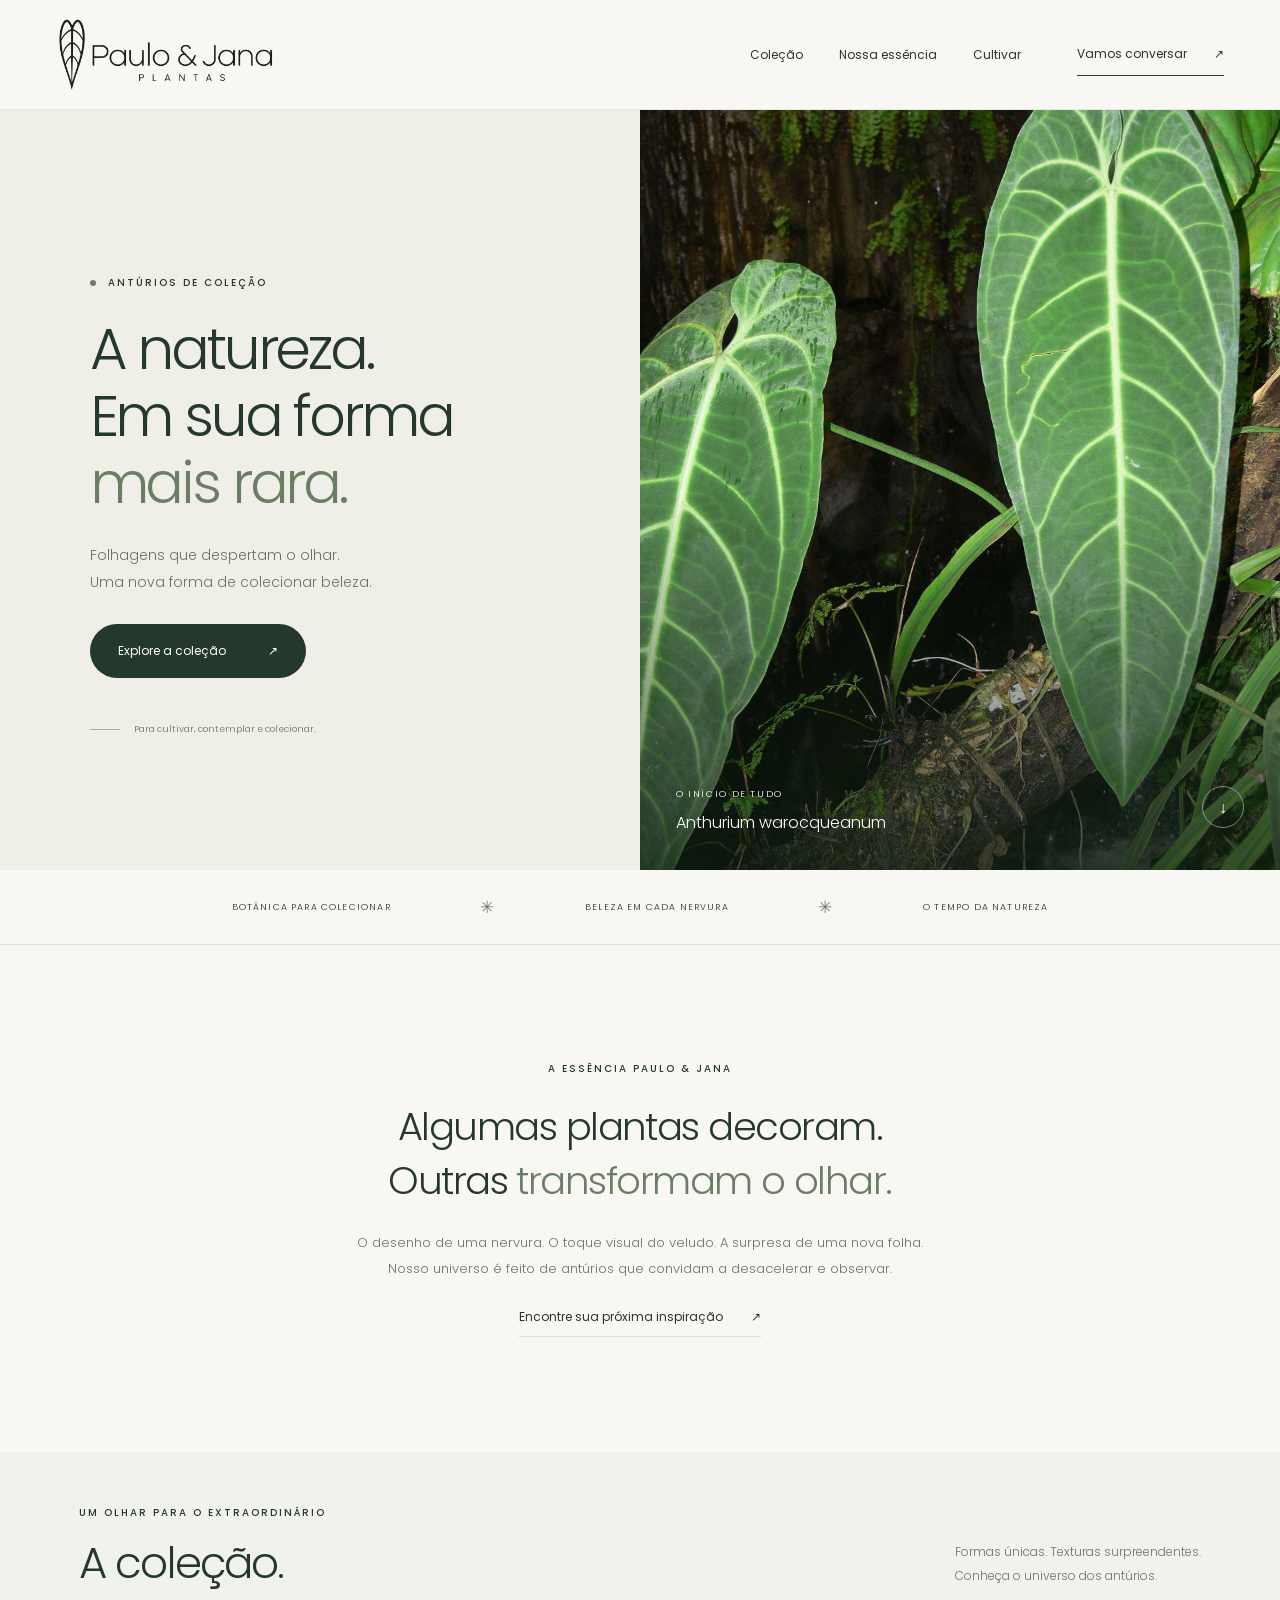
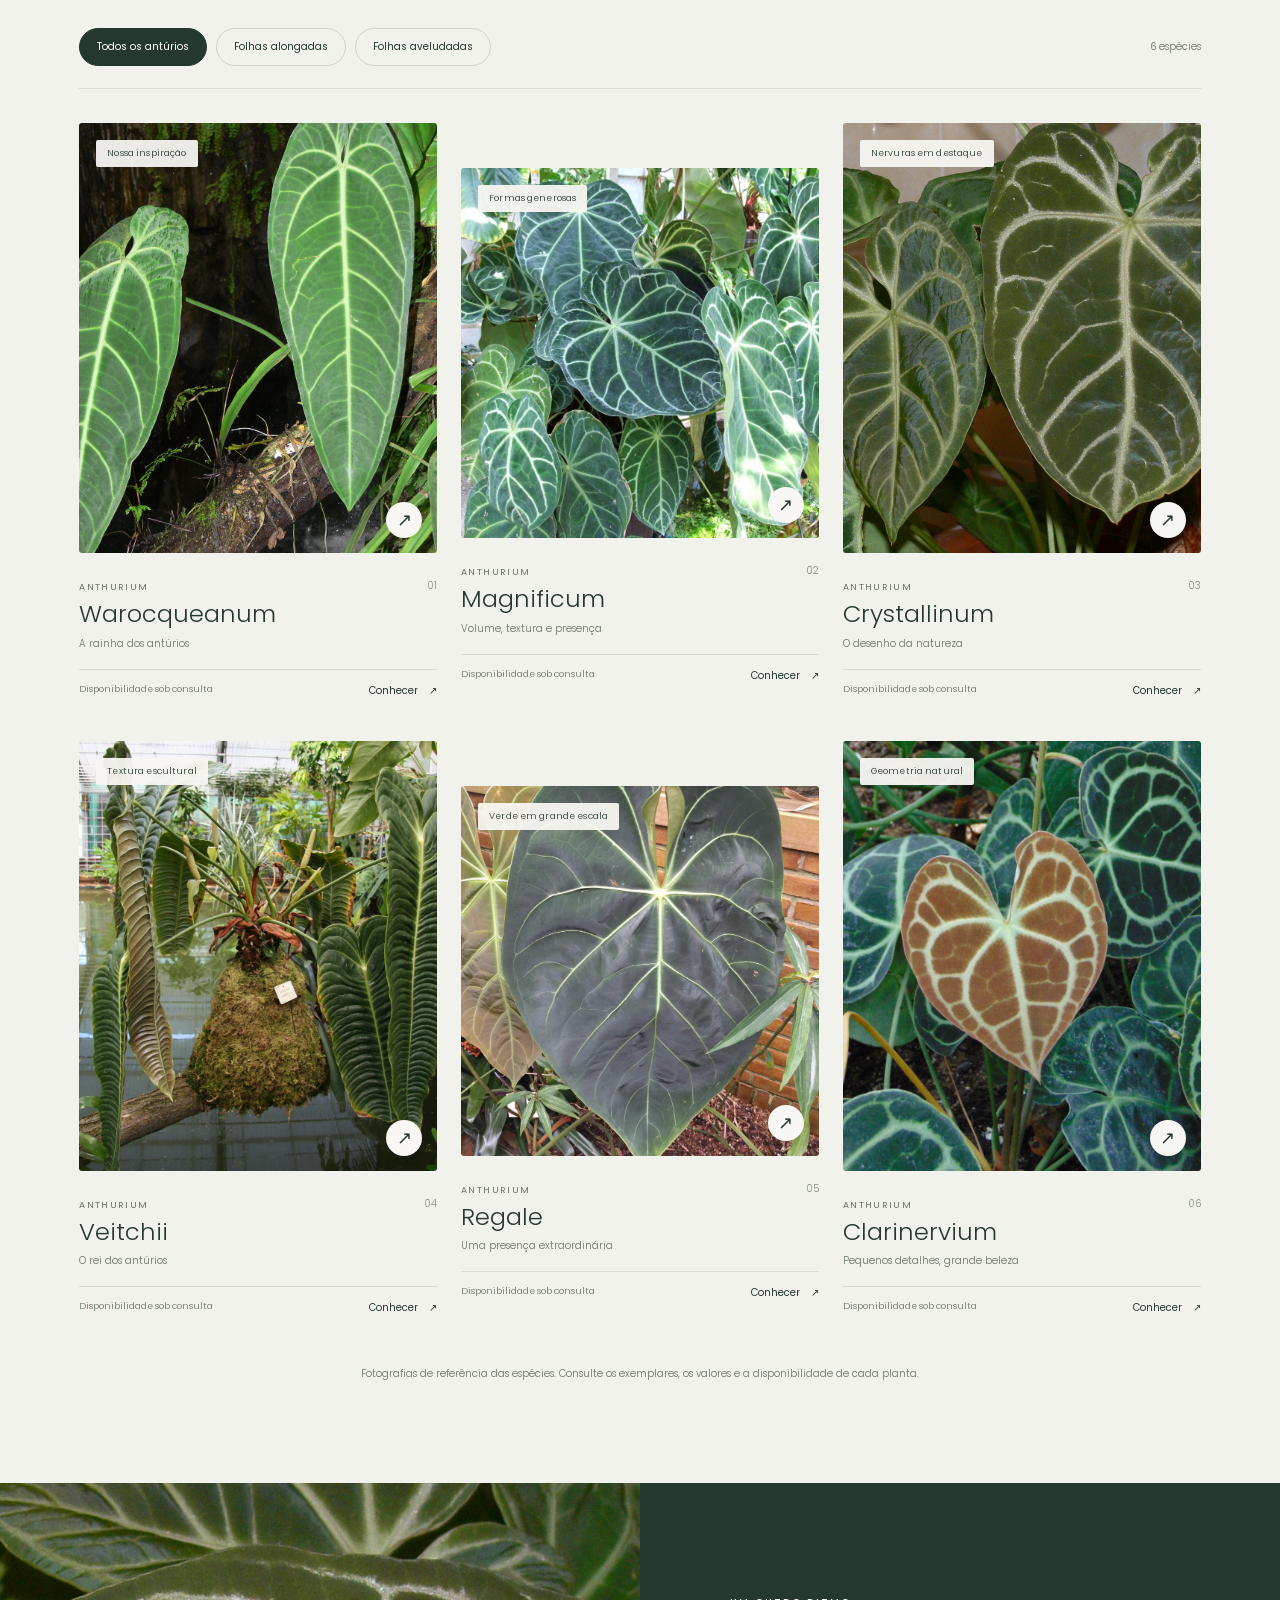
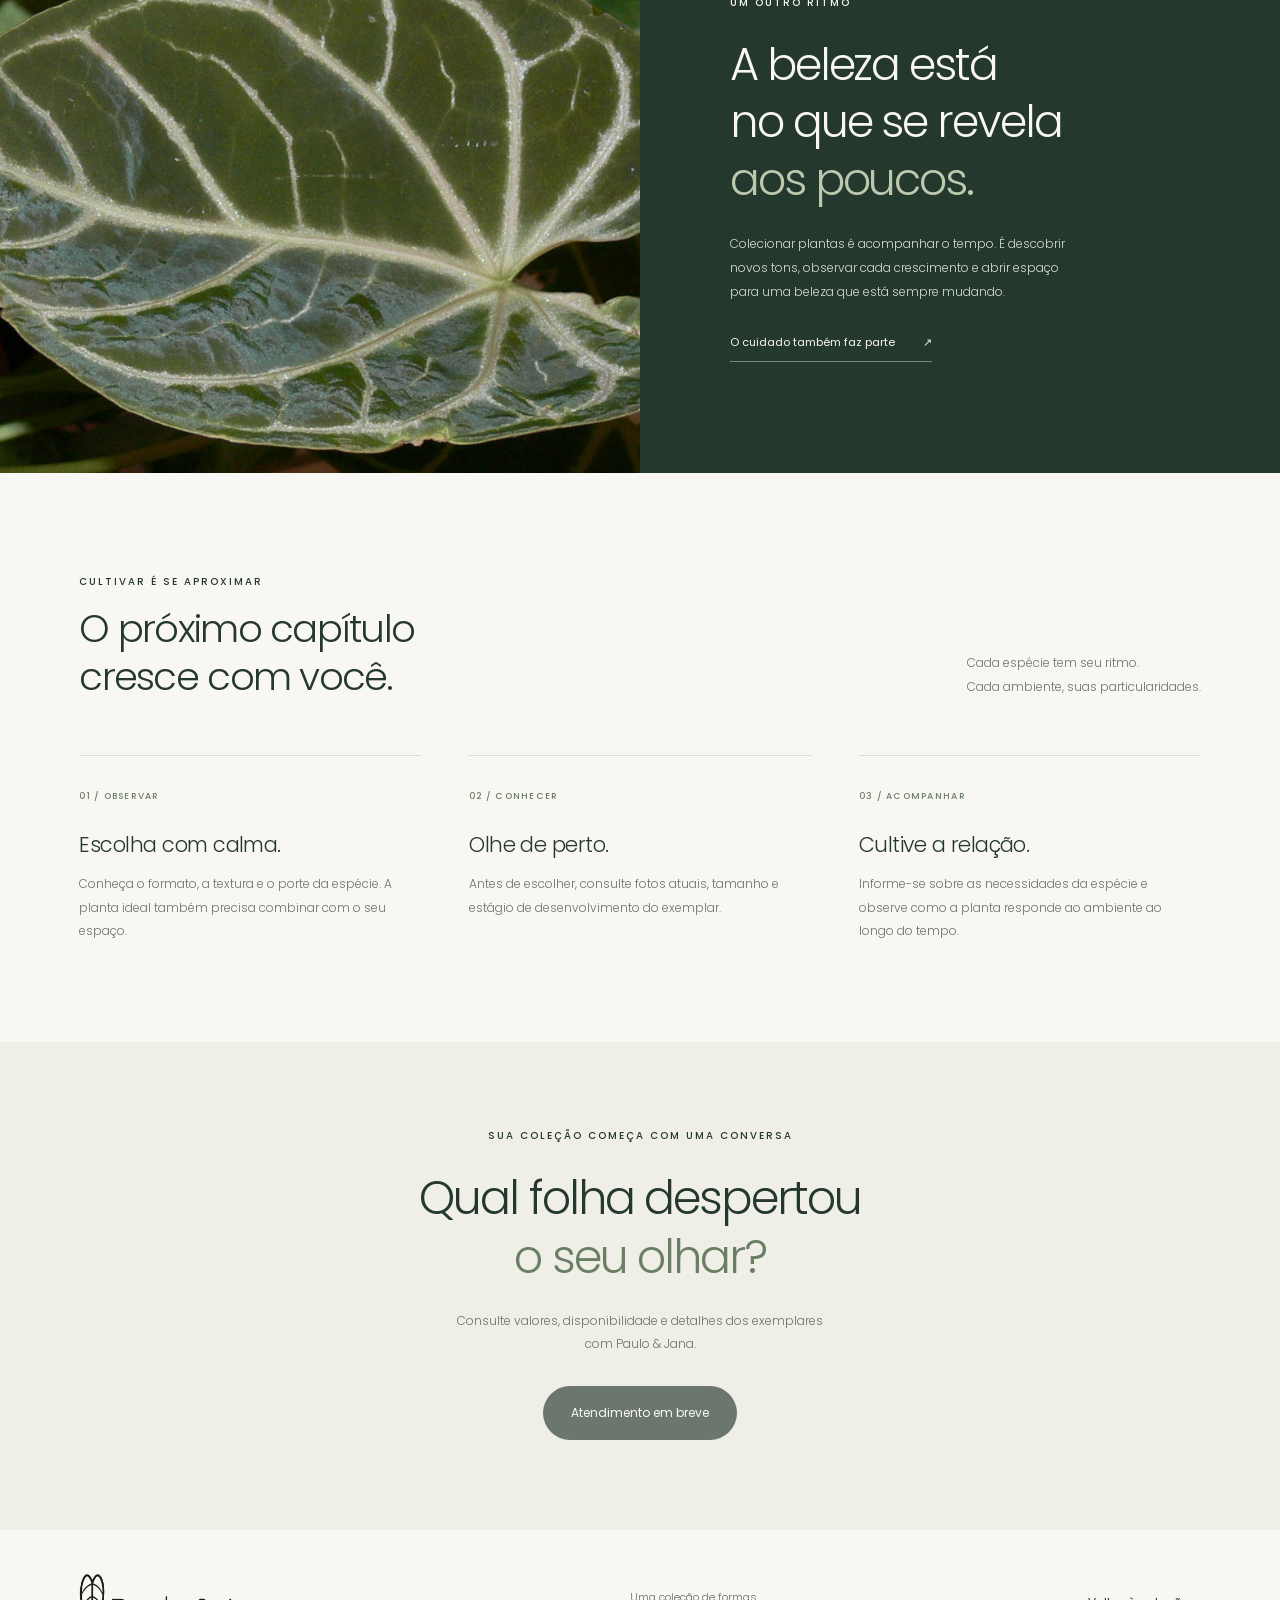
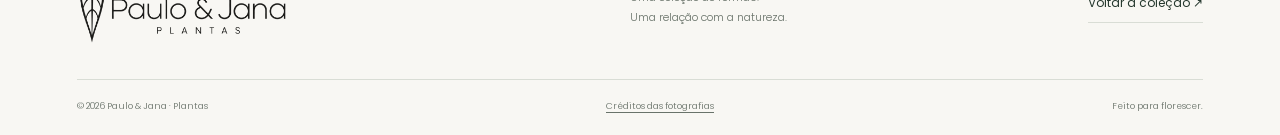
==== index.html @ 3619e9f3 "Apresentacao Paulo & Jana: anturios e checkout demonstrativo" ====
<!DOCTYPE html>
<html lang="pt-BR">
<head>
    <meta charset="utf-8"><meta name="viewport" content="width=device-width, initial-scale=1">
    <title>Antúrios de coleção | Paulo &amp; Jana — Plantas</title>
    <meta name="description" content="Entre no universo Paulo & Jana. Antúrios de coleção, folhagens aveludadas e formas extraordinárias. Conheça as espécies e consulte os exemplares.">
    <meta name="robots" content="noindex, nofollow">
    <meta name="theme-color" content="#f6f5f0">
    <meta property="og:title" content="Paulo & Jana — Antúrios de coleção"><meta property="og:description" content="A natureza em sua forma mais rara. Folhagens para cultivar, contemplar e colecionar."><meta property="og:type" content="website">
    <meta property="og:image" content="https://gabrielalfa.github.io/paulo-jana-demo-20261004/Content/Imagens/Marca/paulo-jana.png"><meta name="twitter:card" content="summary_large_image">
    <link rel="icon" type="image/png" href="Content/Imagens/Marca/paulo-jana.png">
    <link rel="preconnect" href="https://fonts.googleapis.com"><link rel="preconnect" href="https://fonts.gstatic.com" crossorigin>
    <link href="https://fonts.googleapis.com/css2?family=Poppins:wght@300;400;500;600&display=swap" rel="stylesheet">
    <link href="Content/css/paulo-jana.css" rel="stylesheet">
</head>
<body data-whatsapp="" data-assets="Content/Imagens/Botanica/">
    <a href="#conteudo" class="skip-link">Pular para o conteúdo</a>
    <header class="site-header"><a class="brand" href="index.html" aria-label="Paulo & Jana Plantas — início"><img src="Content/Imagens/Marca/paulo-jana.png" alt="Paulo & Jana — Plantas" width="330" height="110"></a><button id="menu-toggle" type="button" aria-expanded="false" aria-controls="site-nav" aria-label="Abrir menu"><span></span><span></span></button><nav id="site-nav" aria-label="Menu principal"><a href="index.html#colecao">Coleção</a><a href="index.html#essencia">Nossa essência</a><a href="index.html#cultivo">Cultivar</a><a class="nav-contact" href="index.html#contato">Vamos conversar <span aria-hidden="true">↗</span></a></nav></header>
    <main id="conteudo">
    <section class="hero" aria-labelledby="hero-title">
        <div class="hero-copy">
            <p class="eyebrow"><span></span> Antúrios de coleção</p>
            <h1 id="hero-title">A natureza.<br>Em sua forma<br><em>mais rara.</em></h1>
            <p class="hero-description">Folhagens que despertam o olhar.<br>Uma nova forma de colecionar beleza.</p>
            <a class="button button-dark" href="#colecao">Explore a coleção <span aria-hidden="true">↗</span></a>
            <div class="hero-footnote"><span class="fine-line"></span> Para cultivar, contemplar e colecionar.</div>
        </div>
        <div class="hero-photo">
            <img src="Content/Imagens/Botanica/warocqueanum.jpg" alt="Folhas longas de Anthurium warocqueanum, inspiração da Paulo & Jana" width="900" height="1100" fetchpriority="high">
            <div class="hero-photo-caption"><div><span>O início de tudo</span><p>Anthurium warocqueanum</p></div><a href="#colecao" aria-label="Explorar os antúrios">↓</a></div>
        </div>
    </section>
    <div class="brand-strip" aria-label="Universo Paulo e Jana"><span>Botânica para colecionar</span><span aria-hidden="true">✳</span><span>Beleza em cada nervura</span><span aria-hidden="true">✳</span><span>O tempo da natureza</span></div>
    <section class="introduction section-shell" id="essencia" aria-labelledby="essencia-title">
        <p class="eyebrow">A essência Paulo & Jana</p>
        <h2 id="essencia-title">Algumas plantas decoram.<br>Outras <em>transformam o olhar.</em></h2>
        <p>O desenho de uma nervura. O toque visual do veludo. A surpresa de uma nova folha.<br class="desktop-break"> Nosso universo é feito de antúrios que convidam a desacelerar e observar.</p>
        <a class="text-link" href="#colecao">Encontre sua próxima inspiração <span aria-hidden="true">↗</span></a>
    </section>
    <section class="collection section-shell" id="colecao" aria-labelledby="collection-title">
        <div class="section-heading"><div><p class="eyebrow">Um olhar para o extraordinário</p><h2 id="collection-title">A coleção.</h2></div><p>Formas únicas. Texturas surpreendentes.<br>Conheça o universo dos antúrios.</p></div>
        <div class="filter-row"><div class="filters" role="group" aria-label="Filtrar espécies"><button type="button" class="active" data-filter="todas" aria-pressed="true">Todos os antúrios</button><button type="button" data-filter="alongadas" aria-pressed="false">Folhas alongadas</button><button type="button" data-filter="aveludadas" aria-pressed="false">Folhas aveludadas</button></div><span id="collection-count" role="status">6 espécies</span></div>
        <div class="plant-grid"><article class="plant-card" data-category="alongadas">
    <button class="plant-image" type="button" data-product="warocqueanum" aria-label="Ver detalhes de Anthurium Warocqueanum">
        <img src="Content/Imagens/Botanica/warocqueanum.jpg" alt="Folhagem de Anthurium Warocqueanum" loading="lazy" decoding="async" width="640" height="800">
        <span class="image-tag">Nossa inspiração</span><span class="image-arrow" aria-hidden="true">↗</span>
    </button>
    <div class="plant-caption"><div><span class="plant-genus">Anthurium</span><h3><button type="button" data-product="warocqueanum">Warocqueanum</button></h3><p>A rainha dos antúrios</p></div><span class="plant-number">01</span></div>
    <div class="plant-bottom"><span>Disponibilidade sob consulta</span><button type="button" data-product="warocqueanum">Conhecer <span aria-hidden="true">↗</span></button></div>
</article>
<article class="plant-card" data-category="aveludadas">
    <button class="plant-image" type="button" data-product="magnificum" aria-label="Ver detalhes de Anthurium Magnificum">
        <img src="Content/Imagens/Botanica/magnificum.jpg" alt="Folhagem de Anthurium Magnificum" loading="lazy" decoding="async" width="640" height="800">
        <span class="image-tag">Formas generosas</span><span class="image-arrow" aria-hidden="true">↗</span>
    </button>
    <div class="plant-caption"><div><span class="plant-genus">Anthurium</span><h3><button type="button" data-product="magnificum">Magnificum</button></h3><p>Volume, textura e presença</p></div><span class="plant-number">02</span></div>
    <div class="plant-bottom"><span>Disponibilidade sob consulta</span><button type="button" data-product="magnificum">Conhecer <span aria-hidden="true">↗</span></button></div>
</article>
<article class="plant-card" data-category="aveludadas">
    <button class="plant-image" type="button" data-product="crystallinum" aria-label="Ver detalhes de Anthurium Crystallinum">
        <img src="Content/Imagens/Botanica/crystallinum-planta.jpg" alt="Folhagem de Anthurium Crystallinum" loading="lazy" decoding="async" width="640" height="800">
        <span class="image-tag">Nervuras em destaque</span><span class="image-arrow" aria-hidden="true">↗</span>
    </button>
    <div class="plant-caption"><div><span class="plant-genus">Anthurium</span><h3><button type="button" data-product="crystallinum">Crystallinum</button></h3><p>O desenho da natureza</p></div><span class="plant-number">03</span></div>
    <div class="plant-bottom"><span>Disponibilidade sob consulta</span><button type="button" data-product="crystallinum">Conhecer <span aria-hidden="true">↗</span></button></div>
</article>
<article class="plant-card" data-category="alongadas">
    <button class="plant-image" type="button" data-product="veitchii" aria-label="Ver detalhes de Anthurium Veitchii">
        <img src="Content/Imagens/Botanica/veitchii.jpg" alt="Folhagem de Anthurium Veitchii" loading="lazy" decoding="async" width="640" height="800">
        <span class="image-tag">Textura escultural</span><span class="image-arrow" aria-hidden="true">↗</span>
    </button>
    <div class="plant-caption"><div><span class="plant-genus">Anthurium</span><h3><button type="button" data-product="veitchii">Veitchii</button></h3><p>O rei dos antúrios</p></div><span class="plant-number">04</span></div>
    <div class="plant-bottom"><span>Disponibilidade sob consulta</span><button type="button" data-product="veitchii">Conhecer <span aria-hidden="true">↗</span></button></div>
</article>
<article class="plant-card" data-category="aveludadas">
    <button class="plant-image" type="button" data-product="regale" aria-label="Ver detalhes de Anthurium Regale">
        <img src="Content/Imagens/Botanica/regale.jpg" alt="Folhagem de Anthurium Regale" loading="lazy" decoding="async" width="640" height="800">
        <span class="image-tag">Verde em grande escala</span><span class="image-arrow" aria-hidden="true">↗</span>
    </button>
    <div class="plant-caption"><div><span class="plant-genus">Anthurium</span><h3><button type="button" data-product="regale">Regale</button></h3><p>Uma presença extraordinária</p></div><span class="plant-number">05</span></div>
    <div class="plant-bottom"><span>Disponibilidade sob consulta</span><button type="button" data-product="regale">Conhecer <span aria-hidden="true">↗</span></button></div>
</article>
<article class="plant-card" data-category="aveludadas">
    <button class="plant-image" type="button" data-product="clarinervium" aria-label="Ver detalhes de Anthurium Clarinervium">
        <img src="Content/Imagens/Botanica/clarinervium.jpg" alt="Folhagem de Anthurium Clarinervium" loading="lazy" decoding="async" width="640" height="800">
        <span class="image-tag">Geometria natural</span><span class="image-arrow" aria-hidden="true">↗</span>
    </button>
    <div class="plant-caption"><div><span class="plant-genus">Anthurium</span><h3><button type="button" data-product="clarinervium">Clarinervium</button></h3><p>Pequenos detalhes, grande beleza</p></div><span class="plant-number">06</span></div>
    <div class="plant-bottom"><span>Disponibilidade sob consulta</span><button type="button" data-product="clarinervium">Conhecer <span aria-hidden="true">↗</span></button></div>
</article></div>
        <p class="reference-note">Fotografias de referência das espécies. Consulte os exemplares, os valores e a disponibilidade de cada planta.</p>
    </section>
    <section class="feature" aria-labelledby="feature-title">
        <div class="feature-image"><img src="Content/Imagens/Botanica/crystallinum.jpg" alt="Detalhe das nervuras de uma folha de Anthurium crystallinum" loading="lazy" width="1000" height="900"></div>
        <div class="feature-copy"><p class="eyebrow">Um outro ritmo</p><h2 id="feature-title">A beleza está<br>no que se revela<br><em>aos poucos.</em></h2><p>Colecionar plantas é acompanhar o tempo. É descobrir novos tons, observar cada crescimento e abrir espaço para uma beleza que está sempre mudando.</p><a class="text-link" href="#cultivo">O cuidado também faz parte <span aria-hidden="true">↗</span></a></div>
    </section>
    <section class="care section-shell" id="cultivo" aria-labelledby="care-title"><div class="section-heading"><div><p class="eyebrow">Cultivar é se aproximar</p><h2 id="care-title">O próximo capítulo<br>cresce com você.</h2></div><p>Cada espécie tem seu ritmo.<br>Cada ambiente, suas particularidades.</p></div>
        <div class="care-grid"><article><span class="care-number">01 / OBSERVAR</span><h3>Escolha com calma.</h3><p>Conheça o formato, a textura e o porte da espécie. A planta ideal também precisa combinar com o seu espaço.</p></article><article><span class="care-number">02 / CONHECER</span><h3>Olhe de perto.</h3><p>Antes de escolher, consulte fotos atuais, tamanho e estágio de desenvolvimento do exemplar.</p></article><article><span class="care-number">03 / ACOMPANHAR</span><h3>Cultive a relação.</h3><p>Informe-se sobre as necessidades da espécie e observe como a planta responde ao ambiente ao longo do tempo.</p></article></div>
    </section>
    <section class="contact section-shell" id="contato" aria-labelledby="contact-title"><p class="eyebrow">Sua coleção começa com uma conversa</p><h2 id="contact-title">Qual folha despertou<br><em>o seu olhar?</em></h2><p>Consulte valores, disponibilidade e detalhes dos exemplares<br class="desktop-break"> com Paulo & Jana.</p>
        
            <button class="button button-dark" type="button" disabled>Atendimento em breve</button>
    </section>
</main>

<main id="areaPerfilProduto" class="details-page section-shell" hidden aria-labelledby="detail-title">
    <nav class="detail-breadcrumb" aria-label="Localização"><a href="#colecao">Coleção</a><span aria-hidden="true">/</span><span id="detail-breadcrumb-name"></span></nav>
    <section class="perfil-produto">
        <div class="detail-columns">
            <div class="produto-gallery">
                <button id="detail-zoom" class="detail-image-button" type="button" aria-label="Ampliar fotografia do antúrio"><img id="imgPrincipal" alt="" width="700" height="850"></button>
                <div id="detail-thumbnails" class="miniaturas thumbnails"></div>
                <p class="reference-note">Fotografias de referência da espécie. Consulte fotos atuais do exemplar.</p>
            </div>
            <div class="detail-copy">
                <p class="eyebrow">Paulo & Jana · Plantas</p>
                <p class="plant-genus">Anthurium</p>
                <h1 id="detail-title" tabindex="-1"></h1>
                <p id="detail-label" class="detail-label"></p>
                <p class="detail-price">Valor sob consulta</p>
                <p class="detail-availability">Exemplar, valor e disponibilidade a confirmar.</p>
                <button id="comprar-agora" type="button" class="button button-dark">Comprar Agora <span aria-hidden="true">↗</span></button>
                <p class="checkout-demo-note">Demonstração de compra · nenhum pagamento será cobrado.</p>
                <div class="pagamentos" aria-label="Opções no checkout demonstrativo"><span>Pix</span><span>Cartão</span><span>Boleto</span></div>
                <p id="detail-description" class="detail-description"></p>
                <dl><div><dt>Espécie</dt><dd id="detail-species"></dd></div><div><dt>Folhagem</dt><dd id="detail-shape"></dd></div><div><dt>Textura</dt><dd id="detail-texture"></dd></div></dl>
                <div class="detail-delivery"><p>Entrega e condições de envio a confirmar com Paulo & Jana.</p><p>O tamanho, o desenho e a coloração variam entre exemplares.</p></div>
                <a class="text-link" href="#colecao">← Voltar à coleção</a>
            </div>
        </div>
        <section class="produtos-relacionados" aria-labelledby="related-title"><p class="eyebrow">Continue descobrindo</p><h2 id="related-title">Outros antúrios da coleção.</h2><div id="detail-related" class="related-grid"></div></section>
    </section>
</main>
<dialog id="offcanvasCheckout" class="leve-checkout" aria-labelledby="offcanvasCheckoutLabel">
    <div class="offcanvas-header"><div><p class="eyebrow">Paulo & Jana · Plantas</p><h2 id="offcanvasCheckoutLabel">Finalizar compra</h2></div><button type="button" class="dialog-close" data-checkout-close aria-label="Fechar checkout">×</button></div>
    <div class="offcanvas-body">
        <div class="checkout-summary"><img id="checkout-img" alt="" width="90" height="110"><div><span class="plant-genus">Anthurium</span><h3 id="checkout-nome"></h3><p id="checkout-preco">Valor sob consulta</p></div></div>
        <p class="checkout-demo-note">Este é um checkout demonstrativo. Os dados não são enviados nem armazenados, e nenhum pagamento será cobrado.</p>
        <form id="checkout-form">
            <fieldset><legend>Seus dados</legend>
                <label for="checkout-name">Nome completo</label><input id="checkout-name" name="nome" autocomplete="name" required maxlength="120">
                <label for="checkout-email">E-mail</label><input id="checkout-email" name="email" type="email" autocomplete="email" required maxlength="180">
                <label for="checkout-phone">Telefone</label><input id="checkout-phone" name="telefone" type="tel" autocomplete="tel" required maxlength="25">
            </fieldset>
            <fieldset><legend>Endereço de entrega</legend>
                <label for="checkout-street">Rua, número e complemento</label><input id="checkout-street" name="endereco" autocomplete="street-address" required maxlength="200">
                <div class="checkout-address-row"><div><label for="checkout-city">Cidade</label><input id="checkout-city" name="cidade" autocomplete="address-level2" required maxlength="100"></div><div><label for="checkout-state">UF</label><input id="checkout-state" name="uf" autocomplete="address-level1" required maxlength="2" minlength="2" pattern="[A-Za-z]{2}"></div></div>
                <label for="checkout-zip">CEP</label><input id="checkout-zip" name="cep" inputmode="numeric" autocomplete="postal-code" required pattern="[0-9]{5}-?[0-9]{3}" maxlength="9" placeholder="00000-000">
            </fieldset>
            <fieldset class="payment-options"><legend>Forma de pagamento</legend>
                <label class="payment-option"><input type="radio" name="pagamento" value="Pix" checked><span>Pix</span></label>
                <label class="payment-option"><input type="radio" name="pagamento" value="Cartão de crédito"><span>Cartão de crédito</span></label>
                <label class="payment-option"><input type="radio" name="pagamento" value="Boleto bancário"><span>Boleto bancário</span></label>
            </fieldset>
            <div class="checkout-totals"><div><span>Planta</span><span>Sob consulta</span></div><div><span>Frete</span><span>A confirmar</span></div><div><strong>Total</strong><span>A confirmar</span></div></div>
            <button class="button button-dark" type="submit">Finalizar simulação <span aria-hidden="true">↗</span></button>
        </form>
        <section id="checkout-status" class="checkout-success" hidden aria-live="polite"><span class="success-mark" aria-hidden="true">✓</span><h3 tabindex="-1">Simulação concluída!</h3><p id="checkout-result"></p><p>Nenhum pedido foi enviado e nenhum pagamento foi realizado.</p><button type="button" id="btnFecharCheckout" class="button button-dark">Voltar ao antúrio</button></section>
    </div>
</dialog>

<dialog id="product-dialog" class="product-dialog" aria-labelledby="product-title"><button class="dialog-close" type="button" data-close aria-label="Fechar detalhes">×</button><div class="product-layout"><div class="product-visual"><button id="zoom-product" type="button" aria-label="Ampliar fotografia"><img id="product-image" alt="" width="700" height="850"></button><div id="product-thumbnails" class="thumbnails"></div></div><div class="product-copy"><p class="eyebrow">Paulo & Jana · Plantas</p><span class="plant-genus">Anthurium</span><h2 id="product-title"></h2><p id="product-description"></p><dl><div><dt>Folhagem</dt><dd id="product-shape"></dd></div><div><dt>Textura</dt><dd id="product-texture"></dd></div><div><dt>Valor e disponibilidade</dt><dd>Sob consulta</dd></div></dl><a id="product-contact" class="button button-dark" href="#contato">Consultar este antúrio <span aria-hidden="true">↗</span></a><p class="product-reference">Fotografia de referência. O tamanho, o desenho e a coloração variam entre exemplares. Consulte fotos atuais da planta antes da compra.</p></div></div></dialog>
<dialog id="photo-dialog" class="photo-dialog" aria-label="Fotografia ampliada"><button type="button" class="dialog-close" data-close aria-label="Fechar fotografia">×</button><img id="zoom-image" alt=""></dialog>

    <footer class="site-footer"><div class="footer-top"><a class="brand footer-brand" href="index.html" aria-label="Paulo & Jana — início"><img src="Content/Imagens/Marca/paulo-jana.png" alt="Paulo & Jana — Plantas" width="330" height="110" loading="lazy"></a><p>Uma coleção de formas.<br>Uma relação com a natureza.</p><a class="text-link" href="index.html#colecao">Voltar à coleção ↗</a></div><div class="footer-bottom"><span>© 2026 Paulo & Jana · Plantas</span><a href="Content/Imagens/Botanica/creditos.html">Créditos das fotografias</a><span>Feito para florescer.</span></div></footer>
    <script src="Scripts/paulo-jana-catalog.js" defer></script><script src="Scripts/paulo-jana.js" defer></script>
    <script src="Scripts/paulo-jana-compra.js" defer></script>
    
</body>
</html>
---- Content/css/paulo-jana.css ----
:root{--ink:#25382e;--muted:#69736a;--paper:#f8f7f3;--cream:#efeee7;--line:#d9ddd5;--sage:#6a7e64}
*{box-sizing:border-box}html{scroll-behavior:smooth;scroll-padding-top:118px}body{margin:0;background:var(--paper);color:var(--ink);font-family:Poppins,"Helvetica Neue",sans-serif;font-weight:300;-webkit-font-smoothing:antialiased}body.dialog-open{overflow:hidden}a{color:inherit;text-decoration:none}button,input{font:inherit}button{color:inherit;cursor:pointer}button:disabled{cursor:default;opacity:.65}button:focus-visible,a:focus-visible{outline:2px solid var(--sage);outline-offset:6px}img{display:block;max-width:100%}h1,h2,h3,p{margin:0}h1,h2,h3{font-weight:300}em{font-style:normal;color:var(--sage)}[hidden]{display:none!important}.skip-link{position:fixed;top:-80px;left:16px;padding:12px;background:#fff;z-index:100}.skip-link:focus{top:12px}
.site-header{height:110px;padding:0 max(4.4vw,24px);display:flex;align-items:center;justify-content:space-between;background:rgba(248,247,243,.97);position:sticky;top:0;z-index:20;border-bottom:1px solid rgba(37,56,46,.08)}.brand{display:block;width:300px;flex-shrink:0;margin-left:-40px}.brand img{width:100%;height:auto}.site-header nav{display:flex;align-items:center;gap:36px;font-size:12px;font-weight:400}.site-header nav a{padding:12px 0}.site-header nav a:hover{color:var(--sage)}.nav-contact{border-bottom:1px solid var(--ink);margin-left:20px}.nav-contact span{margin-left:24px}#menu-toggle{display:none}.section-shell{padding:100px max(6.2vw,24px);max-width:1800px;margin:auto}.eyebrow{text-transform:uppercase;letter-spacing:.2em;font-size:10px;font-weight:500;line-height:1.8}.button{display:inline-flex;gap:42px;justify-content:space-between;align-items:center;padding:17px 27px;border:1px solid transparent;border-radius:40px;font-size:12px;font-weight:400;transition:background .2s,transform .2s}.button-dark{background:var(--ink);color:#fff}.button-dark:hover:not(:disabled){background:#3c5542;transform:translateY(-2px)}.text-link{font-size:12px;font-weight:400;display:inline-flex;gap:28px;border-bottom:1px solid var(--line);padding-bottom:10px}.text-link:hover{border-color:var(--ink)}
.hero{display:grid;grid-template-columns:1fr 1fr;min-height:650px;height:min(760px,calc(100svh - 110px));max-height:900px}.hero-copy{padding:68px 7vw 38px;display:flex;flex-direction:column;align-items:flex-start;justify-content:center;background:var(--cream)}.hero-copy .eyebrow{display:flex;align-items:center;gap:12px}.eyebrow>span{height:6px;width:6px;border-radius:50%;background:var(--sage)}.hero h1{font-size:clamp(48px,4.5vw,78px);line-height:1.17;letter-spacing:-.055em;margin:24px 0}.hero-description{font-size:14px;line-height:1.95;color:var(--muted);margin-bottom:28px}.hero-footnote{display:flex;align-items:center;gap:14px;font-size:9px;margin-top:45px;color:var(--muted)}.fine-line{width:30px;height:1px;background:#a4afa1}.hero-photo{position:relative;overflow:hidden;background:#243527}.hero-photo>img{width:100%;height:100%;object-fit:cover;object-position:50% 44%}.hero-photo:after{content:"";position:absolute;inset:50% 0 0;background:linear-gradient(transparent,rgba(11,27,15,.72));pointer-events:none}.hero-photo-caption{position:absolute;bottom:35px;left:36px;right:36px;z-index:1;color:#fff;display:flex;justify-content:space-between;align-items:center}.hero-photo-caption span{font-size:9px;letter-spacing:.18em;text-transform:uppercase}.hero-photo-caption p{font-size:16px;margin-top:6px}.hero-photo-caption a{width:42px;height:42px;border:1px solid #ffffff70;border-radius:50%;display:grid;place-items:center}.brand-strip{display:flex;justify-content:center;align-items:center;gap:7vw;padding:24px;font-size:9px;letter-spacing:.13em;text-transform:uppercase;border-bottom:1px solid var(--line)}.brand-strip span:nth-child(even){font-size:17px;color:var(--sage)}
.introduction{text-align:center;padding-top:115px;padding-bottom:115px}.introduction h2{font-size:clamp(28px,3vw,45px);line-height:1.4;letter-spacing:-.04em;margin:22px 0}.introduction>p:not(.eyebrow){color:var(--muted);font-size:13px;line-height:2}.introduction .text-link{margin-top:26px}.collection{padding-top:52px;background:#f1f2ec}.section-heading{display:flex;justify-content:space-between;align-items:flex-end;gap:32px}.section-heading h2{font-size:clamp(32px,3.4vw,52px);line-height:1.25;letter-spacing:-.045em;margin-top:14px}.section-heading>p{font-size:12px;line-height:1.95;color:var(--muted);padding-bottom:3px}.filter-row{display:flex;justify-content:space-between;align-items:center;gap:20px;margin:38px 0 34px;padding-bottom:22px;border-bottom:1px solid #d6dcd1}.filters{display:flex;gap:9px;flex-wrap:wrap}.filters button{border:1px solid #ced5ca;border-radius:30px;padding:10px 17px;background:none;font-size:10px;font-weight:400;transition:all .2s}.filters button.active{color:#fff;background:var(--ink);border-color:var(--ink)}#collection-count{font-size:10px;color:var(--muted);white-space:nowrap}.plant-grid{display:grid;grid-template-columns:repeat(3,minmax(0,1fr));gap:42px 24px;align-items:start}.plant-card:nth-child(3n+2){padding-top:45px}.plant-image{display:block;position:relative;width:100%;padding:0;border:0;background:#d5ddce;overflow:hidden;border-radius:3px}.plant-image img{width:100%;height:430px;object-fit:cover;transition:transform .6s}.plant-card:nth-child(3n+2) .plant-image img{height:370px}.plant-image:hover img{transform:scale(1.04)}.image-tag{position:absolute;top:17px;left:17px;padding:7px 11px;background:rgba(248,247,243,.94);font-size:9px;letter-spacing:.015em;border-radius:2px}.image-arrow{position:absolute;bottom:15px;right:15px;border-radius:50%;background:var(--paper);height:36px;width:36px;display:grid;place-items:center;font-size:18px}.plant-caption{display:flex;justify-content:space-between;padding:19px 0 17px;gap:12px}.plant-genus{font-size:9px;font-weight:400;letter-spacing:.15em;text-transform:uppercase;color:var(--muted)}.plant-caption h3{font-size:24px;line-height:1.4;letter-spacing:-.035em}.plant-caption h3 button{padding:0;border:0;background:none;text-align:left;font-weight:300}.plant-caption p{font-size:10px;color:var(--muted);margin-top:5px}.plant-number{font-size:10px;padding-top:6px;color:#82907e}.plant-bottom{border-top:1px solid #d6dcd1;padding-top:13px;display:flex;justify-content:space-between;gap:10px;font-size:9px;color:var(--muted)}.plant-bottom button{border:0;padding:0;background:none;font-size:10px;font-weight:400;color:var(--ink)}.plant-bottom button span{margin-left:8px}.reference-note{font-size:10px;color:var(--muted);line-height:1.9;text-align:center;margin-top:48px}
.feature{display:grid;grid-template-columns:1fr 1fr;background:var(--ink);color:var(--paper);min-height:590px}.feature-image img{height:100%;width:100%;max-height:680px;object-fit:cover}.feature-copy{padding:80px 7vw;display:flex;flex-direction:column;justify-content:center;align-items:flex-start}.feature h2{font-size:clamp(34px,3.5vw,54px);line-height:1.28;letter-spacing:-.045em;margin:24px 0}.feature em{color:#bdc9af}.feature-copy>p:not(.eyebrow){font-size:12px;line-height:2;max-width:350px;color:#d6ded2}.feature .text-link{margin-top:30px;border-color:#788b74;font-size:11px}.care .section-heading h2{font-size:clamp(30px,3vw,44px)}.care-grid{margin-top:54px;display:grid;grid-template-columns:repeat(3,1fr);gap:48px}.care-grid article{border-top:1px solid var(--line);padding-top:25px}.care-number{font-size:9px;letter-spacing:.14em;color:var(--sage);font-weight:500}.care-grid h3{font-size:21px;letter-spacing:-.025em;margin:23px 0 12px}.care-grid p{font-size:12px;line-height:1.95;color:var(--muted);max-width:320px}.contact{text-align:center;background:var(--cream);max-width:none;padding-top:85px;padding-bottom:90px}.contact h2{font-size:clamp(34px,3.6vw,54px);line-height:1.27;letter-spacing:-.045em;margin:24px 0}.contact>p:not(.eyebrow){font-size:12px;line-height:1.9;color:var(--muted);margin-bottom:30px}.site-footer{padding:30px 6vw 22px}.footer-top{display:flex;align-items:center;justify-content:space-between;gap:35px;padding-bottom:22px}.footer-top>p{font-size:11px;line-height:1.8;color:var(--muted)}.footer-brand{width:290px;margin-left:-39px}.footer-bottom{border-top:1px solid var(--line);padding-top:20px;display:flex;justify-content:space-between;gap:20px;font-size:9px;color:var(--muted)}.footer-bottom a{text-decoration:underline;text-underline-offset:3px}
dialog{padding:0;border:0;color:var(--ink);background:var(--paper);max-height:90svh;overscroll-behavior:contain}dialog::backdrop{background:rgba(10,24,14,.7);backdrop-filter:blur(5px)}.product-dialog{width:min(1040px,94vw);border-radius:5px}.dialog-close{position:absolute;right:16px;top:16px;width:40px;height:40px;background:var(--paper);border:1px solid var(--line);border-radius:50%;font-size:25px;z-index:2;line-height:1}.product-layout{display:grid;grid-template-columns:1fr 1fr}.product-visual{padding:24px;background:#e7eadd}.product-visual>button{padding:0;display:block;border:0;background:none;width:100%;cursor:zoom-in}.product-visual>button>img{width:100%;height:480px;object-fit:contain}.thumbnails{display:flex;gap:10px;justify-content:center;margin-top:14px}.thumbnails button{padding:2px;border:1px solid transparent;background:none}.thumbnails button.active{border-color:var(--ink)}.thumbnails img{width:58px;height:58px;object-fit:cover}.product-copy{padding:66px 40px 32px}.product-copy .eyebrow{margin-bottom:24px;font-size:9px}.product-copy h2{font-size:36px;letter-spacing:-.04em;margin:6px 0 18px}.product-copy>p:not(.eyebrow){font-size:12px;line-height:1.9;color:var(--muted)}dl{margin:26px 0}dl>div{display:flex;justify-content:space-between;gap:16px;padding:12px 0;border-bottom:1px solid var(--line);font-size:10px}dt{font-weight:400}dd{text-align:right;margin:0;color:var(--muted)}.product-copy .button{width:100%;font-size:11px;padding:15px 20px;gap:12px}.product-copy .product-reference{font-size:9px!important;margin-top:18px}.photo-dialog{background:#132017;width:min(1100px,95vw);height:92svh;max-height:92svh}.photo-dialog>img{width:100%;height:100%;object-fit:contain}
@media(min-width:1700px){.hero-copy{padding-left:10vw}.plant-image img{height:530px}.plant-card:nth-child(3n+2) .plant-image img{height:470px}}
@media(max-width:1000px){.site-header{padding:0 24px}.site-header nav{gap:22px}.nav-contact{margin-left:0}.brand{width:265px;margin-left:-36px}.hero{min-height:610px;height:auto}.hero-copy{padding:55px 5vw}.hero h1{font-size:49px}.hero-footnote{font-size:8px}.section-shell{padding:75px 5vw}.plant-image img{height:320px}.plant-card:nth-child(3n+2) .plant-image img{height:280px}.plant-caption h3{font-size:21px}.plant-bottom{flex-direction:column;align-items:flex-start}.feature-copy{padding:60px 5vw}.feature{min-height:500px}.care-grid{gap:26px}.footer-top{gap:22px}.footer-brand{width:250px}.product-copy{padding:64px 26px 26px}.product-copy h2{font-size:30px}}
@media(max-width:700px){html{scroll-padding-top:85px}.site-header{height:82px;padding:0 22px}.brand{width:242px;margin-left:-33px}#menu-toggle{display:flex;flex-direction:column;gap:6px;width:42px;height:42px;justify-content:center;align-items:center;border:1px solid var(--line);background:transparent;border-radius:50%}#menu-toggle span{width:17px;height:1px;background:var(--ink)}.site-header nav{display:none;position:absolute;top:82px;left:0;right:0;background:var(--paper);padding:24px;border-bottom:1px solid var(--line);flex-direction:column;align-items:stretch;gap:10px}.site-header nav.open{display:flex}.nav-contact{border-bottom:0}.hero{grid-template-columns:1fr;min-height:0;max-height:none;height:auto}.hero-copy{padding:46px 28px 38px}.hero h1{font-size:49px;line-height:1.16;margin:21px 0}.hero-description{font-size:12px;margin-bottom:24px}.hero-footnote{margin-top:28px;font-size:9px}.hero-photo{height:450px}.hero-photo>img{object-position:50% 42%}.hero-photo-caption{left:24px;right:24px;bottom:24px}.hero-photo-caption p{font-size:13px}.brand-strip{padding:19px 16px;gap:18px;font-size:8px;letter-spacing:.05em;justify-content:space-around}.brand-strip span:nth-child(4),.brand-strip span:nth-child(5){display:none}.section-shell{padding:64px 24px}.introduction h2{font-size:29px}.introduction>p:not(.eyebrow){font-size:12px}.desktop-break{display:none}.section-heading{align-items:flex-start;flex-direction:column;gap:18px}.section-heading h2{font-size:37px}.section-heading>p{font-size:11px}.filter-row{align-items:flex-start;margin:26px 0;gap:12px;flex-direction:column}.filters{gap:6px}.filters button{font-size:9px;padding:9px 12px}.plant-grid{grid-template-columns:repeat(2,minmax(0,1fr));gap:28px 14px}.plant-card:nth-child(3n+2){padding-top:0}.plant-image img,.plant-card:nth-child(3n+2) .plant-image img{height:240px}.image-tag{font-size:7px;top:9px;left:7px;padding:5px 6px;max-width:calc(100% - 14px)}.image-arrow{width:29px;height:29px;bottom:9px;right:9px;font-size:16px}.plant-caption{gap:3px;padding:13px 0}.plant-caption h3{font-size:18px;overflow-wrap:anywhere}.plant-number{display:none}.plant-genus{font-size:8px}.plant-caption p{font-size:9px;line-height:1.6;min-height:29px}.plant-bottom{font-size:8px;line-height:1.6}.reference-note{font-size:9px;margin-top:32px}.feature{grid-template-columns:1fr}.feature-image{height:340px}.feature-copy{padding:50px 28px}.feature h2{font-size:40px}.care-grid{grid-template-columns:1fr;gap:32px;margin-top:34px}.care-grid h3{margin-top:15px}.care-grid p{max-width:100%}.care .section-heading h2{font-size:31px}.contact h2{font-size:36px}.site-footer{padding:20px 24px}.footer-top{align-items:flex-start;flex-direction:column;gap:18px;padding-bottom:28px}.footer-brand{width:270px;margin-left:-37px;margin-bottom:-18px}.footer-top .text-link{font-size:11px}.footer-bottom{flex-wrap:wrap;font-size:9px;line-height:1.8;gap:12px 20px}.product-layout{grid-template-columns:1fr}.product-visual{padding:20px}.product-visual>button>img{height:330px}.product-copy{padding:30px 24px}.product-copy h2{font-size:34px}.product-dialog{max-height:92svh}.photo-dialog{height:88svh}}
@media(max-width:370px){.plant-grid{grid-template-columns:1fr}.plant-image img,.plant-card:nth-child(3n+2) .plant-image img{height:360px}.plant-caption h3{font-size:25px}.hero h1{font-size:43px}.hero-copy{padding-left:24px;padding-right:24px}}
@media(prefers-reduced-motion:reduce){html{scroll-behavior:auto}*,*:before,*:after{transition:none!important;animation:none!important}}

/* Detalhes de produto e checkout lateral do fluxo LEVE. */
.details-page{padding-top:38px;padding-bottom:75px}
.detail-breadcrumb{display:flex;gap:14px;font-size:11px;color:var(--muted);margin-bottom:32px}
.detail-breadcrumb a{text-decoration:underline;text-underline-offset:4px}
.detail-columns{display:grid;grid-template-columns:minmax(0,1fr) minmax(0,1fr);gap:65px;align-items:start}
.detail-image-button{width:100%;padding:20px;border:0;border-radius:12px;background:#e7eadd;cursor:zoom-in}
#imgPrincipal{height:620px;width:100%;object-fit:contain}
.produto-gallery .reference-note{margin-top:18px;text-align:left}
.detail-copy{padding-top:20px}
.detail-copy .eyebrow{margin-bottom:28px}
.detail-copy h1{font-size:clamp(34px,3.4vw,52px);line-height:1.2;letter-spacing:-.045em;margin:8px 0 14px;overflow-wrap:anywhere}
.detail-label{font-size:13px;color:var(--muted)}
.detail-price{font-size:25px;margin-top:32px}
.detail-availability{font-size:11px;color:var(--muted);margin:8px 0 22px}
#comprar-agora{width:100%;margin-bottom:10px}
.checkout-demo-note{font-size:10px;line-height:1.7;color:var(--muted)}
.pagamentos{display:flex;gap:28px;font-size:11px;margin:24px 0;padding-bottom:22px;border-bottom:1px solid var(--line)}
.detail-description{font-size:13px;line-height:1.95;color:var(--muted)}
.detail-delivery{font-size:11px;line-height:1.9;background:var(--cream);border-radius:10px;padding:18px;margin:24px 0}
.produtos-relacionados{border-top:1px solid var(--line);margin-top:70px;padding-top:40px}
.produtos-relacionados h2{font-size:30px;letter-spacing:-.035em;margin:12px 0 28px}
.related-grid{display:grid;grid-template-columns:repeat(5,minmax(0,1fr));gap:20px}
.related-card{min-width:0}
.related-card img{width:100%;height:230px;object-fit:cover;border-radius:8px}
.related-card h3{font-size:19px;margin:12px 0 6px;overflow-wrap:anywhere}
.related-card p{font-size:10px;color:var(--muted)}
.leve-checkout{position:fixed;inset:0;margin:0 0 0 auto;width:460px;max-width:100%;height:100svh;max-height:100svh;overflow-y:auto;padding:28px;border-left:1px solid var(--line)}
.offcanvas-header{padding-right:36px;padding-bottom:24px;border-bottom:1px solid var(--line)}
.offcanvas-header h2{font-size:26px;margin-top:10px;letter-spacing:-.03em}
.leve-checkout .dialog-close{position:fixed;right:14px;top:14px}
.checkout-summary{display:flex;gap:18px;align-items:center;margin:24px 0 18px}
.checkout-summary img{width:86px;height:106px;object-fit:cover;border-radius:8px}
.checkout-summary h3{font-size:22px;overflow-wrap:anywhere}
.checkout-summary p{font-size:12px;color:var(--muted);margin-top:5px}
.leve-checkout fieldset{padding:0;margin:25px 0;border:0;min-width:0}
.leve-checkout legend{font-size:16px;margin-bottom:14px;font-weight:400}
.leve-checkout label{font-size:11px;display:block;margin-bottom:6px}
.leve-checkout input:not([type=radio]){display:block;width:100%;min-width:0;height:43px;padding:9px 14px;border:1px solid var(--line);border-radius:24px;background:#fff;color:var(--ink);margin-bottom:13px;font-size:13px}
.leve-checkout input:focus-visible{outline:2px solid var(--sage);outline-offset:2px}
.checkout-address-row{display:grid;grid-template-columns:1fr 65px;gap:12px}
.leve-checkout .payment-option{display:flex;align-items:center;gap:12px;padding:16px;margin-bottom:10px;border:1px solid var(--line);border-radius:12px;font-size:12px;cursor:pointer}
.payment-option:has(input:checked){border-color:var(--ink);background:#e8eddf}
.payment-option input{accent-color:var(--ink);width:17px;height:17px;margin:0}
.checkout-totals{border-top:1px solid var(--line);padding-top:15px;margin-bottom:22px}
.checkout-totals>div{display:flex;justify-content:space-between;gap:12px;margin:12px 0;font-size:12px}
.checkout-totals strong{font-weight:500}
.leve-checkout .button{width:100%}
.checkout-success{text-align:center;padding:35px 0}
.success-mark{display:grid;place-items:center;width:60px;height:60px;border-radius:50%;background:#e0e7d8;color:var(--ink);margin:0 auto 20px;font-size:26px}
.checkout-success h3{font-size:25px;margin-bottom:18px}
.checkout-success p{font-size:12px;line-height:1.9;color:var(--muted);margin-bottom:20px}
@media(max-width:1000px){.detail-columns{gap:32px}#imgPrincipal{height:530px}.related-grid{grid-template-columns:repeat(3,minmax(0,1fr))}.related-card img{height:240px}}
@media(max-width:700px){.details-page{padding-top:24px}.detail-columns{grid-template-columns:1fr;gap:24px}.detail-copy{padding-top:0}.detail-copy h1{font-size:36px}.detail-copy .eyebrow{margin-bottom:18px}#imgPrincipal{height:380px}.detail-image-button{padding:12px}.detail-price{margin-top:25px}.related-grid{grid-template-columns:repeat(2,minmax(0,1fr));gap:24px 14px}.related-card img{height:210px}.related-card h3{font-size:18px}.produtos-relacionados h2{font-size:25px}.leve-checkout{padding:24px;width:100%}.detail-breadcrumb{font-size:10px}}
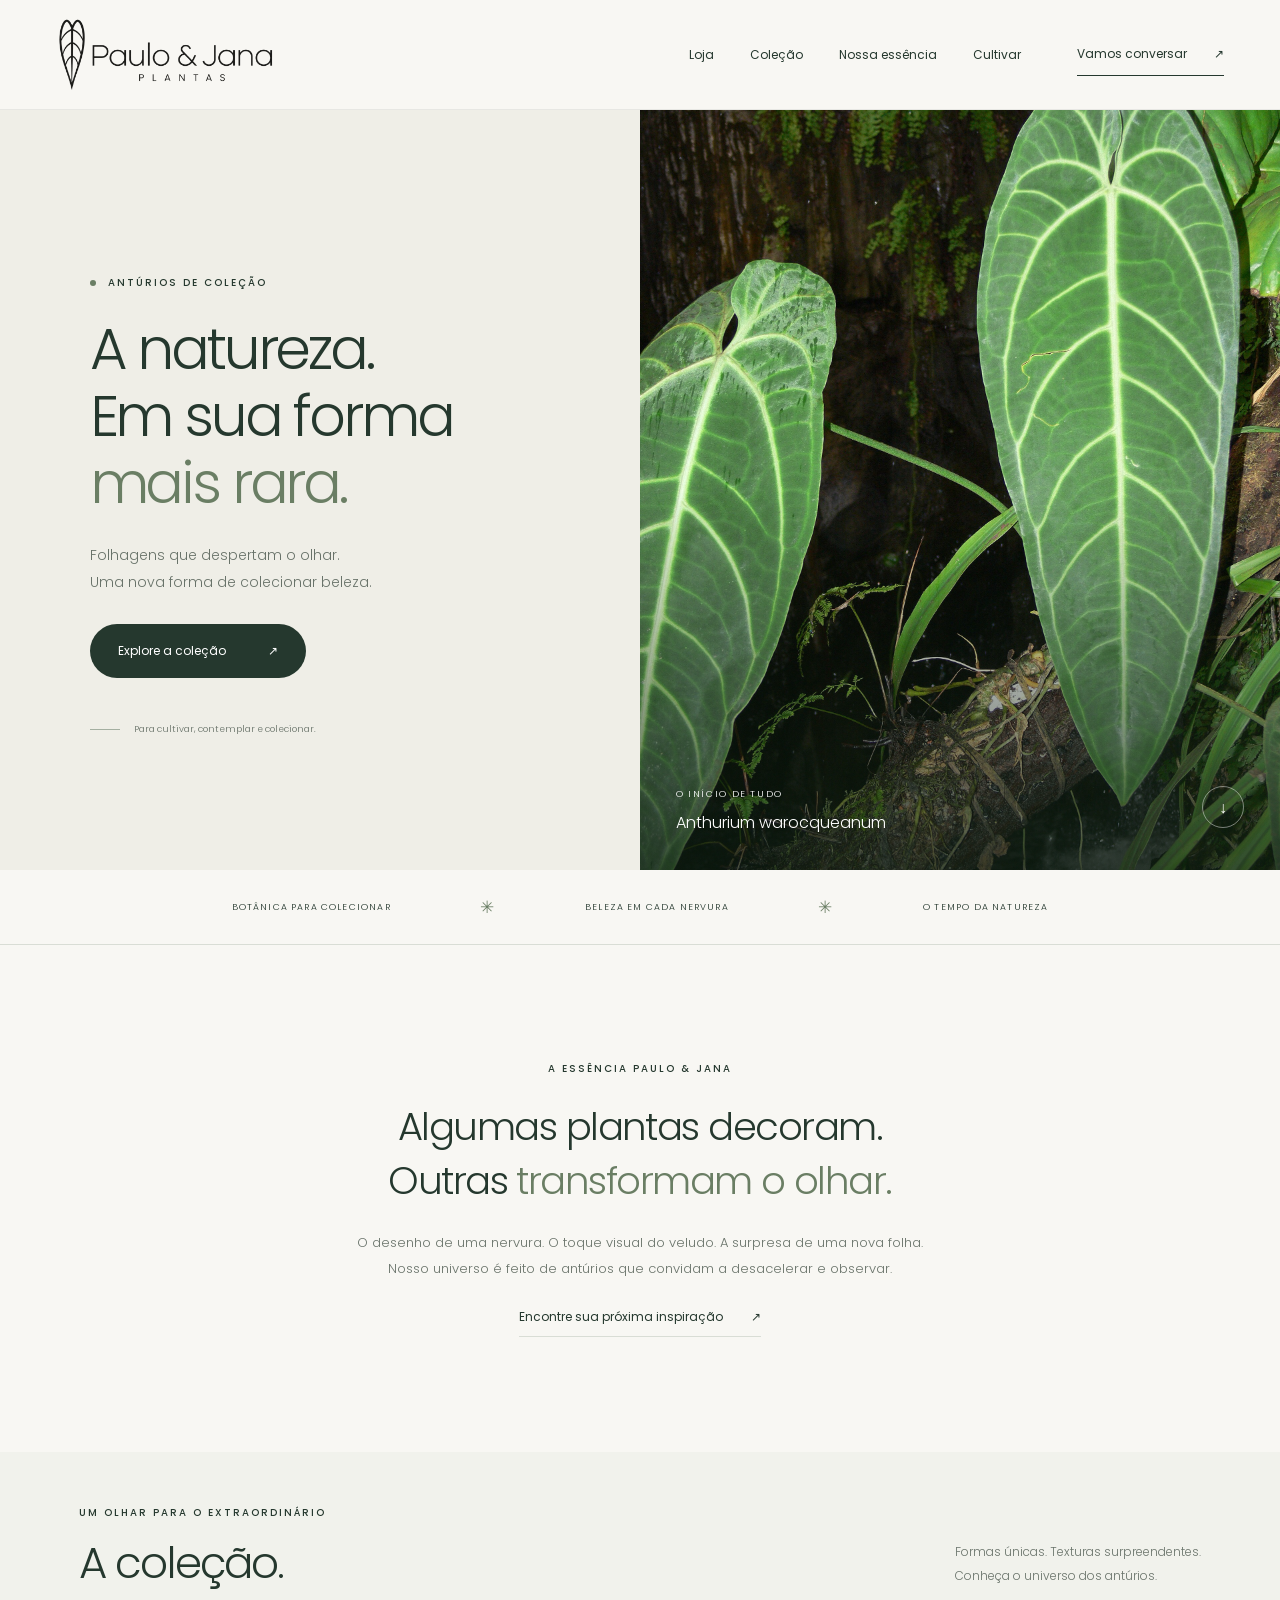
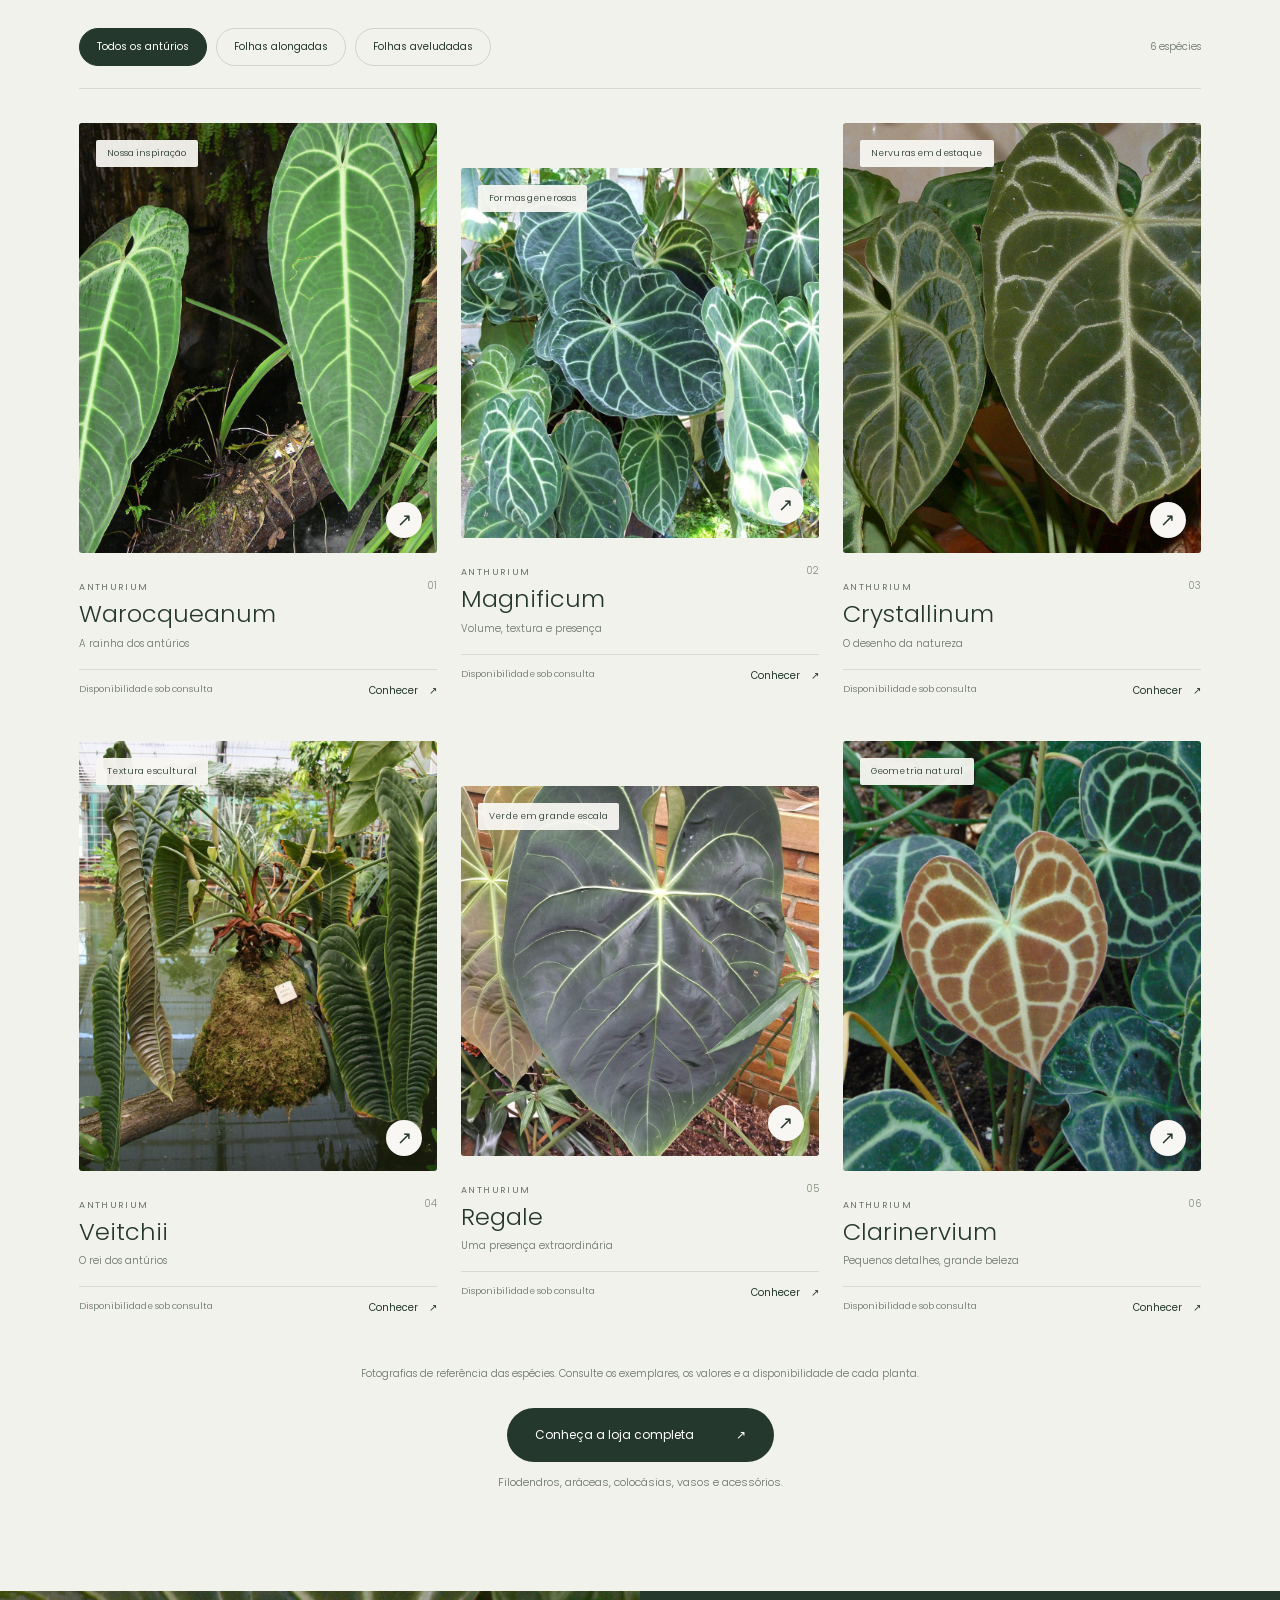
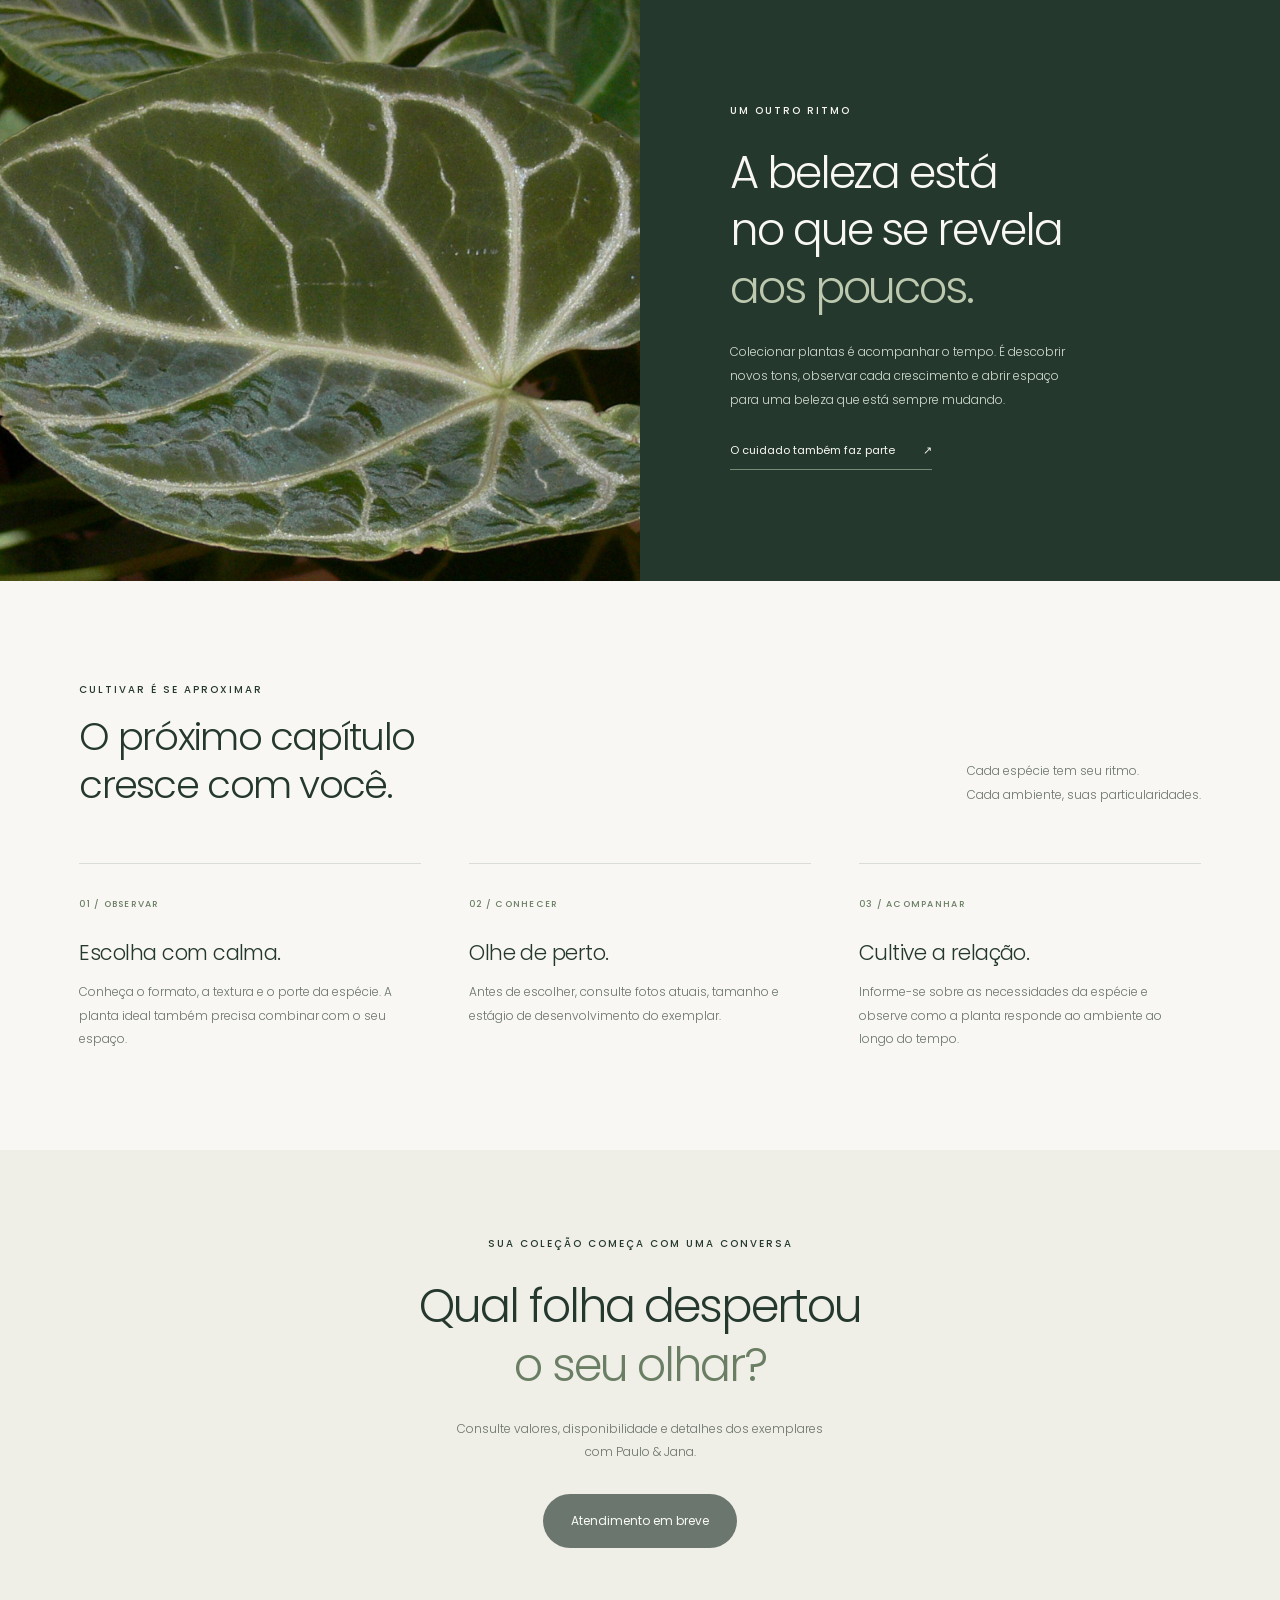
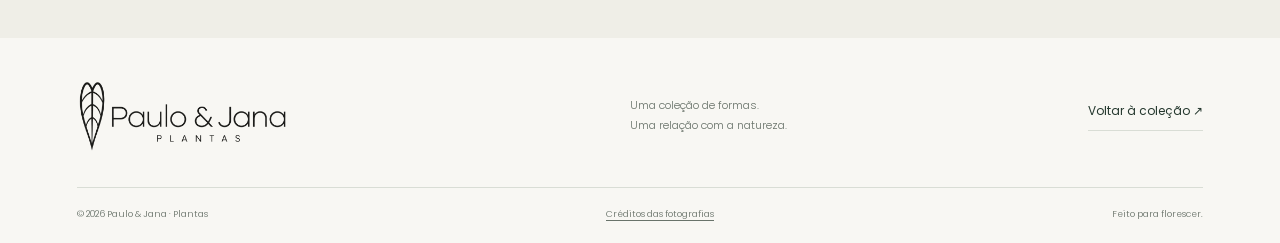
==== commit 8da3cd75: "Adiciona loja com categorias, busca e detalhes dos produtos" ====
--- a/index.html
+++ b/index.html
@@ -3,7 +3,7 @@
 <head>
     <meta charset="utf-8"><meta name="viewport" content="width=device-width, initial-scale=1">
     <title>Antúrios de coleção | Paulo &amp; Jana — Plantas</title>
-    <meta name="description" content="Entre no universo Paulo & Jana. Antúrios de coleção, folhagens aveludadas e formas extraordinárias. Conheça as espécies e consulte os exemplares.">
+    <meta name="description" content="Entre no universo Paulo & Jana. Antúrios de coleção, folhagens aveludadas e formas extraordinárias. Conheça as espécies, vasos e acessórios e consulte a disponibilidade.">
     <meta name="robots" content="noindex, nofollow">
     <meta name="theme-color" content="#f6f5f0">
     <meta property="og:title" content="Paulo & Jana — Antúrios de coleção"><meta property="og:description" content="A natureza em sua forma mais rara. Folhagens para cultivar, contemplar e colecionar."><meta property="og:type" content="website">
@@ -15,7 +15,7 @@
 </head>
 <body data-whatsapp="" data-assets="Content/Imagens/Botanica/">
     <a href="#conteudo" class="skip-link">Pular para o conteúdo</a>
-    <header class="site-header"><a class="brand" href="index.html" aria-label="Paulo & Jana Plantas — início"><img src="Content/Imagens/Marca/paulo-jana.png" alt="Paulo & Jana — Plantas" width="330" height="110"></a><button id="menu-toggle" type="button" aria-expanded="false" aria-controls="site-nav" aria-label="Abrir menu"><span></span><span></span></button><nav id="site-nav" aria-label="Menu principal"><a href="index.html#colecao">Coleção</a><a href="index.html#essencia">Nossa essência</a><a href="index.html#cultivo">Cultivar</a><a class="nav-contact" href="index.html#contato">Vamos conversar <span aria-hidden="true">↗</span></a></nav></header>
+    <header class="site-header"><a class="brand" href="index.html" aria-label="Paulo & Jana Plantas — início"><img src="Content/Imagens/Marca/paulo-jana.png" alt="Paulo & Jana — Plantas" width="330" height="110"></a><button id="menu-toggle" type="button" aria-expanded="false" aria-controls="site-nav" aria-label="Abrir menu"><span></span><span></span></button><nav id="site-nav" aria-label="Menu principal"><a id="nav-shop" href="loja.html">Loja</a><a href="index.html#colecao">Coleção</a><a href="index.html#essencia">Nossa essência</a><a href="index.html#cultivo">Cultivar</a><a class="nav-contact" href="index.html#contato">Vamos conversar <span aria-hidden="true">↗</span></a></nav></header>
     <main id="conteudo">
     <section class="hero" aria-labelledby="hero-title">
         <div class="hero-copy">
@@ -89,6 +89,7 @@
     <div class="plant-bottom"><span>Disponibilidade sob consulta</span><button type="button" data-product="clarinervium">Conhecer <span aria-hidden="true">↗</span></button></div>
 </article></div>
         <p class="reference-note">Fotografias de referência das espécies. Consulte os exemplares, os valores e a disponibilidade de cada planta.</p>
+        <div class="home-shop-link"><a class="button button-dark" href="loja.html">Conheça a loja completa <span aria-hidden="true">↗</span></a><p>Filodendros, aráceas, colocásias, vasos e acessórios.</p></div>
     </section>
     <section class="feature" aria-labelledby="feature-title">
         <div class="feature-image"><img src="Content/Imagens/Botanica/crystallinum.jpg" alt="Detalhe das nervuras de uma folha de Anthurium crystallinum" loading="lazy" width="1000" height="900"></div>
@@ -104,17 +105,17 @@
 </main>
 
 <main id="areaPerfilProduto" class="details-page section-shell" hidden aria-labelledby="detail-title">
-    <nav class="detail-breadcrumb" aria-label="Localização"><a href="#colecao">Coleção</a><span aria-hidden="true">/</span><span id="detail-breadcrumb-name"></span></nav>
+    <nav class="detail-breadcrumb" aria-label="Localização"><a href="#colecao" data-back-catalog>Coleção</a><span aria-hidden="true">/</span><span id="detail-breadcrumb-name"></span></nav>
     <section class="perfil-produto">
         <div class="detail-columns">
             <div class="produto-gallery">
-                <button id="detail-zoom" class="detail-image-button" type="button" aria-label="Ampliar fotografia do antúrio"><img id="imgPrincipal" alt="" width="700" height="850"></button>
+                <button id="detail-zoom" class="detail-image-button" type="button" aria-label="Ampliar fotografia do produto"><img id="imgPrincipal" alt="" width="700" height="850"></button>
                 <div id="detail-thumbnails" class="miniaturas thumbnails"></div>
-                <p class="reference-note">Fotografias de referência da espécie. Consulte fotos atuais do exemplar.</p>
+                <p class="reference-note">Fotografias de referência. Consulte imagens e características do item disponível.</p>
             </div>
             <div class="detail-copy">
                 <p class="eyebrow">Paulo & Jana · Plantas</p>
-                <p class="plant-genus">Anthurium</p>
+                <p class="plant-genus" id="detail-genus">Anthurium</p>
                 <h1 id="detail-title" tabindex="-1"></h1>
                 <p id="detail-label" class="detail-label"></p>
                 <p class="detail-price">Valor sob consulta</p>
@@ -123,9 +124,9 @@
                 <p class="checkout-demo-note">Demonstração de compra · nenhum pagamento será cobrado.</p>
                 <div class="pagamentos" aria-label="Opções no checkout demonstrativo"><span>Pix</span><span>Cartão</span><span>Boleto</span></div>
                 <p id="detail-description" class="detail-description"></p>
-                <dl><div><dt>Espécie</dt><dd id="detail-species"></dd></div><div><dt>Folhagem</dt><dd id="detail-shape"></dd></div><div><dt>Textura</dt><dd id="detail-texture"></dd></div></dl>
+                <dl><div><dt id="detail-spec-label">Espécie</dt><dd id="detail-species"></dd></div><div><dt id="detail-shape-label">Folhagem</dt><dd id="detail-shape"></dd></div><div><dt id="detail-texture-label">Textura</dt><dd id="detail-texture"></dd></div></dl>
                 <div class="detail-delivery"><p>Entrega e condições de envio a confirmar com Paulo & Jana.</p><p>O tamanho, o desenho e a coloração variam entre exemplares.</p></div>
-                <a class="text-link" href="#colecao">← Voltar à coleção</a>
+                <a class="text-link" href="#colecao" data-back-catalog>← Voltar à coleção</a>
             </div>
         </div>
         <section class="produtos-relacionados" aria-labelledby="related-title"><p class="eyebrow">Continue descobrindo</p><h2 id="related-title">Outros antúrios da coleção.</h2><div id="detail-related" class="related-grid"></div></section>
@@ -134,7 +135,7 @@
 <dialog id="offcanvasCheckout" class="leve-checkout" aria-labelledby="offcanvasCheckoutLabel">
     <div class="offcanvas-header"><div><p class="eyebrow">Paulo & Jana · Plantas</p><h2 id="offcanvasCheckoutLabel">Finalizar compra</h2></div><button type="button" class="dialog-close" data-checkout-close aria-label="Fechar checkout">×</button></div>
     <div class="offcanvas-body">
-        <div class="checkout-summary"><img id="checkout-img" alt="" width="90" height="110"><div><span class="plant-genus">Anthurium</span><h3 id="checkout-nome"></h3><p id="checkout-preco">Valor sob consulta</p></div></div>
+        <div class="checkout-summary"><img id="checkout-img" alt="" width="90" height="110"><div><span class="plant-genus" id="checkout-genus">Anthurium</span><h3 id="checkout-nome"></h3><p id="checkout-preco">Valor sob consulta</p></div></div>
         <p class="checkout-demo-note">Este é um checkout demonstrativo. Os dados não são enviados nem armazenados, e nenhum pagamento será cobrado.</p>
         <form id="checkout-form">
             <fieldset><legend>Seus dados</legend>
@@ -152,10 +153,10 @@
                 <label class="payment-option"><input type="radio" name="pagamento" value="Cartão de crédito"><span>Cartão de crédito</span></label>
                 <label class="payment-option"><input type="radio" name="pagamento" value="Boleto bancário"><span>Boleto bancário</span></label>
             </fieldset>
-            <div class="checkout-totals"><div><span>Planta</span><span>Sob consulta</span></div><div><span>Frete</span><span>A confirmar</span></div><div><strong>Total</strong><span>A confirmar</span></div></div>
+            <div class="checkout-totals"><div><span>Produto</span><span>Sob consulta</span></div><div><span>Frete</span><span>A confirmar</span></div><div><strong>Total</strong><span>A confirmar</span></div></div>
             <button class="button button-dark" type="submit">Finalizar simulação <span aria-hidden="true">↗</span></button>
         </form>
-        <section id="checkout-status" class="checkout-success" hidden aria-live="polite"><span class="success-mark" aria-hidden="true">✓</span><h3 tabindex="-1">Simulação concluída!</h3><p id="checkout-result"></p><p>Nenhum pedido foi enviado e nenhum pagamento foi realizado.</p><button type="button" id="btnFecharCheckout" class="button button-dark">Voltar ao antúrio</button></section>
+        <section id="checkout-status" class="checkout-success" hidden aria-live="polite"><span class="success-mark" aria-hidden="true">✓</span><h3 tabindex="-1">Simulação concluída!</h3><p id="checkout-result"></p><p>Nenhum pedido foi enviado e nenhum pagamento foi realizado.</p><button type="button" id="btnFecharCheckout" class="button button-dark">Voltar ao produto</button></section>
     </div>
 </dialog>
 
@@ -164,6 +165,7 @@
 
     <footer class="site-footer"><div class="footer-top"><a class="brand footer-brand" href="index.html" aria-label="Paulo & Jana — início"><img src="Content/Imagens/Marca/paulo-jana.png" alt="Paulo & Jana — Plantas" width="330" height="110" loading="lazy"></a><p>Uma coleção de formas.<br>Uma relação com a natureza.</p><a class="text-link" href="index.html#colecao">Voltar à coleção ↗</a></div><div class="footer-bottom"><span>© 2026 Paulo & Jana · Plantas</span><a href="Content/Imagens/Botanica/creditos.html">Créditos das fotografias</a><span>Feito para florescer.</span></div></footer>
     <script src="Scripts/paulo-jana-catalog.js" defer></script><script src="Scripts/paulo-jana.js" defer></script>
+    <script src="Scripts/paulo-jana-shop-data.js" defer></script><script src="Scripts/paulo-jana-loja.js" defer></script>
     <script src="Scripts/paulo-jana-compra.js" defer></script>
     
 </body>
--- a/Content/css/paulo-jana.css
+++ b/Content/css/paulo-jana.css
@@ -10,6 +10,68 @@
 @media(max-width:700px){html{scroll-padding-top:85px}.site-header{height:82px;padding:0 22px}.brand{width:242px;margin-left:-33px}#menu-toggle{display:flex;flex-direction:column;gap:6px;width:42px;height:42px;justify-content:center;align-items:center;border:1px solid var(--line);background:transparent;border-radius:50%}#menu-toggle span{width:17px;height:1px;background:var(--ink)}.site-header nav{display:none;position:absolute;top:82px;left:0;right:0;background:var(--paper);padding:24px;border-bottom:1px solid var(--line);flex-direction:column;align-items:stretch;gap:10px}.site-header nav.open{display:flex}.nav-contact{border-bottom:0}.hero{grid-template-columns:1fr;min-height:0;max-height:none;height:auto}.hero-copy{padding:46px 28px 38px}.hero h1{font-size:49px;line-height:1.16;margin:21px 0}.hero-description{font-size:12px;margin-bottom:24px}.hero-footnote{margin-top:28px;font-size:9px}.hero-photo{height:450px}.hero-photo>img{object-position:50% 42%}.hero-photo-caption{left:24px;right:24px;bottom:24px}.hero-photo-caption p{font-size:13px}.brand-strip{padding:19px 16px;gap:18px;font-size:8px;letter-spacing:.05em;justify-content:space-around}.brand-strip span:nth-child(4),.brand-strip span:nth-child(5){display:none}.section-shell{padding:64px 24px}.introduction h2{font-size:29px}.introduction>p:not(.eyebrow){font-size:12px}.desktop-break{display:none}.section-heading{align-items:flex-start;flex-direction:column;gap:18px}.section-heading h2{font-size:37px}.section-heading>p{font-size:11px}.filter-row{align-items:flex-start;margin:26px 0;gap:12px;flex-direction:column}.filters{gap:6px}.filters button{font-size:9px;padding:9px 12px}.plant-grid{grid-template-columns:repeat(2,minmax(0,1fr));gap:28px 14px}.plant-card:nth-child(3n+2){padding-top:0}.plant-image img,.plant-card:nth-child(3n+2) .plant-image img{height:240px}.image-tag{font-size:7px;top:9px;left:7px;padding:5px 6px;max-width:calc(100% - 14px)}.image-arrow{width:29px;height:29px;bottom:9px;right:9px;font-size:16px}.plant-caption{gap:3px;padding:13px 0}.plant-caption h3{font-size:18px;overflow-wrap:anywhere}.plant-number{display:none}.plant-genus{font-size:8px}.plant-caption p{font-size:9px;line-height:1.6;min-height:29px}.plant-bottom{font-size:8px;line-height:1.6}.reference-note{font-size:9px;margin-top:32px}.feature{grid-template-columns:1fr}.feature-image{height:340px}.feature-copy{padding:50px 28px}.feature h2{font-size:40px}.care-grid{grid-template-columns:1fr;gap:32px;margin-top:34px}.care-grid h3{margin-top:15px}.care-grid p{max-width:100%}.care .section-heading h2{font-size:31px}.contact h2{font-size:36px}.site-footer{padding:20px 24px}.footer-top{align-items:flex-start;flex-direction:column;gap:18px;padding-bottom:28px}.footer-brand{width:270px;margin-left:-37px;margin-bottom:-18px}.footer-top .text-link{font-size:11px}.footer-bottom{flex-wrap:wrap;font-size:9px;line-height:1.8;gap:12px 20px}.product-layout{grid-template-columns:1fr}.product-visual{padding:20px}.product-visual>button>img{height:330px}.product-copy{padding:30px 24px}.product-copy h2{font-size:34px}.product-dialog{max-height:92svh}.photo-dialog{height:88svh}}
 @media(max-width:370px){.plant-grid{grid-template-columns:1fr}.plant-image img,.plant-card:nth-child(3n+2) .plant-image img{height:360px}.plant-caption h3{font-size:25px}.hero h1{font-size:43px}.hero-copy{padding-left:24px;padding-right:24px}}
 @media(prefers-reduced-motion:reduce){html{scroll-behavior:auto}*,*:before,*:after{transition:none!important;animation:none!important}}
+
+/* Loja: categorias, busca e vitrine de produtos. */
+.sr-only{position:absolute;width:1px;height:1px;padding:0;margin:-1px;overflow:hidden;clip:rect(0,0,0,0);white-space:nowrap;border:0}
+.site-header nav a[aria-current=page]{color:var(--ink);font-weight:500;border-bottom:1px solid var(--ink)}
+.home-shop-link{text-align:center;margin-top:25px}.home-shop-link p{font-size:11px;color:var(--muted);margin-top:12px}
+.shop-page .section-shell{padding-left:6.2vw;padding-right:6.2vw}
+.shop-intro{background:var(--cream);padding-top:27px;padding-bottom:44px;max-width:none}
+.shop-breadcrumb{display:flex;gap:12px;font-size:10px;color:var(--muted);margin-bottom:30px}.shop-breadcrumb a:hover{text-decoration:underline}
+.shop-intro-row{display:grid;grid-template-columns:1fr 42%;gap:50px;align-items:center}
+.shop-intro h1{font-size:clamp(38px,4.2vw,64px);line-height:1.15;letter-spacing:-.055em;margin:17px 0}
+.shop-intro-row>div>p:not(.eyebrow){font-size:12px;line-height:1.9;color:var(--muted)}
+.shop-intro-image{height:275px;position:relative;overflow:hidden;border-radius:2px}
+.shop-intro-image img{width:100%;height:100%;object-fit:cover;object-position:50% 43%}
+.shop-intro-image:after{content:"";position:absolute;inset:30% 0 0;background:linear-gradient(transparent,#13251ca8)}
+.shop-intro-image span{position:absolute;bottom:22px;left:24px;right:24px;color:#fff;z-index:1;font-size:10px;letter-spacing:.06em}
+.shop-categories{padding-top:40px;padding-bottom:42px;border-bottom:1px solid var(--line)}
+.shop-section-label{display:flex;justify-content:space-between;align-items:center;gap:15px;margin-bottom:24px}.shop-section-label>span{font-size:10px;color:var(--muted)}
+.category-tiles{display:grid;grid-template-columns:repeat(6,minmax(0,1fr));gap:28px}
+.category-tile{background:none;border:0;display:flex;flex-direction:column;align-items:center;padding:0;gap:10px}
+.category-photo{display:block;width:92px;height:92px;border-radius:50%;overflow:hidden;border:4px solid var(--paper);outline:1px solid var(--line);transition:all .2s}
+.category-photo img{width:100%;height:100%;object-fit:cover;transition:transform .4s}
+.category-tile:hover img{transform:scale(1.06)}.category-tile.active .category-photo{outline:2px solid var(--ink)}
+.category-tile>span:not(.category-photo){font-size:12px;font-weight:400}.category-tile small{font-size:9px;color:var(--muted);margin-top:-7px}
+.shop-catalog{padding-top:48px;padding-bottom:72px}
+.shop-catalog-heading{display:flex;align-items:center;justify-content:space-between;gap:32px;margin-bottom:32px}
+.shop-catalog-heading h2{font-size:38px;letter-spacing:-.045em;margin-top:8px}
+.shop-search{display:flex;align-items:center;gap:14px;width:440px;background:#fff;border:1px solid var(--line);border-radius:30px;padding:14px 20px}
+.shop-search svg{flex-shrink:0;color:var(--sage)}
+.shop-search input{width:100%;min-width:0;border:0;background:transparent;outline:none;font-size:11px;color:var(--ink)}
+.shop-search:focus-within{outline:2px solid var(--sage);outline-offset:2px}
+.shop-body{display:grid;grid-template-columns:190px minmax(0,1fr);gap:42px}
+.shop-sidebar{align-self:start;position:sticky;top:140px}.shop-sidebar h3{font-size:13px;font-weight:500;margin-bottom:18px}
+.shop-category-list{display:flex;flex-direction:column;gap:2px}.shop-category-list button{display:flex;align-items:center;justify-content:space-between;gap:12px;border:0;background:none;text-align:left;padding:12px 10px;font-size:11px;border-radius:4px}
+.shop-category-list button>span:last-child{font-size:9px;color:var(--muted)}.shop-category-list button.active{background:#e7ebdf;color:var(--ink);font-weight:500}.shop-category-list button:hover{background:#ebeee5}
+.shop-kind{border:0;border-top:1px solid var(--line);padding:18px 0 0;margin:26px 0 0;min-width:0}
+.shop-kind legend{float:left;font-size:11px;font-weight:500;width:100%;margin-bottom:17px}.shop-kind label{display:flex;gap:10px;align-items:center;font-size:10px;clear:both;margin:12px 0;cursor:pointer}.shop-kind input{accent-color:var(--ink);width:15px;height:15px;margin:0}
+.shop-reset{font-size:10px;background:none;border:0;border-bottom:1px solid var(--line);padding:8px 0;color:var(--muted);margin-top:8px}
+.shop-help{margin-top:34px;background:var(--cream);padding:20px 16px;border-radius:3px}.shop-help .eyebrow{font-size:8px}.shop-help p{font-size:14px;line-height:1.6;margin:12px 0 18px}.shop-help a{font-size:10px;border-bottom:1px solid #bec8b9;padding-bottom:4px}
+.shop-results{min-width:0}.shop-results-toolbar{display:flex;align-items:center;justify-content:space-between;gap:12px;padding:0 0 18px;border-bottom:1px solid var(--line);min-height:40px}
+.shop-results-toolbar p{font-size:11px;font-weight:400}.shop-results-toolbar>div{display:flex;align-items:center;gap:12px}.shop-results-toolbar label{font-size:10px;color:var(--muted)}
+.shop-results-toolbar select{border:0;background:transparent;color:var(--ink);font:inherit;font-size:11px;padding:5px 20px 5px 3px;max-width:160px;cursor:pointer}
+.shop-category-description{font-size:10px;color:var(--muted);margin:16px 0 24px;line-height:1.7}
+.shop-active-filters{display:flex;flex-wrap:wrap;gap:10px 20px;align-items:center;padding-top:18px;font-size:10px}.shop-active-filters span{background:#e7ebdf;padding:7px 12px;border-radius:20px;overflow-wrap:anywhere;max-width:100%}.shop-active-filters button{padding:5px 0;background:none;border:0;font-size:10px;text-decoration:underline;text-underline-offset:4px}
+.shop-grid{display:grid;grid-template-columns:repeat(3,minmax(0,1fr));gap:30px 20px}
+.shop-product{min-width:0;border:1px solid #e1e4da;background:#fff;border-radius:5px;overflow:hidden;transition:box-shadow .25s}
+.shop-product:hover{box-shadow:0 8px 24px #24352b0b}
+.shop-product-photo{position:relative;display:block;overflow:hidden;background:#e7eadd}
+.shop-product-photo img{width:100%;height:270px;object-fit:cover;transition:transform .5s}
+.shop-product:hover .shop-product-photo img{transform:scale(1.04)}
+.shop-product-photo>span{position:absolute;top:13px;left:12px;right:auto;max-width:calc(100% - 24px);font-size:8px;padding:6px 9px;color:var(--ink);background:#f8f7f3ec;border-radius:3px}
+.shop-product-photo.shop-object{background:#fff}.shop-product-photo.shop-object img{object-fit:contain;padding:22px}
+.shop-product-info{padding:18px}.shop-product-info .plant-genus{font-size:8px}.shop-product-info h3{font-size:20px;letter-spacing:-.035em;line-height:1.25;margin:8px 0;overflow-wrap:anywhere}.shop-product-info>p{color:var(--muted);font-size:10px;line-height:1.6;min-height:32px}
+.shop-product-price{font-size:13px;font-weight:400;margin:18px 0}.shop-product-cta{display:flex;justify-content:space-between;align-items:center;border:1px solid var(--line);border-radius:30px;padding:11px 15px;font-size:10px;font-weight:400;transition:all .2s}.shop-product-cta:hover{background:var(--ink);border-color:var(--ink);color:#fff}
+.shop-reference{font-size:10px;color:var(--muted);line-height:1.9;margin-top:30px}
+.shop-empty{background:var(--cream);padding:60px 30px;text-align:center;border-radius:8px}.shop-empty h3{font-size:26px}.shop-empty p{font-size:12px;color:var(--muted);margin:18px 0 28px}
+.shop-closing{padding:64px 24px;text-align:center;background:var(--cream)}.shop-closing h2{font-size:34px;line-height:1.4;letter-spacing:-.04em;margin:20px 0 26px}
+#shop-filter-toggle{display:none}
+@media(min-width:1700px){.shop-product-photo img{height:340px}}
+@media(max-width:1100px){.shop-body{grid-template-columns:165px minmax(0,1fr);gap:25px}.shop-grid{gap:24px 14px}.shop-product-photo img{height:225px}.shop-product-info{padding:13px}.shop-product-info h3{font-size:18px}.category-tiles{gap:15px}.category-photo{width:80px;height:80px}.shop-search{width:370px}}
+@media(max-width:900px){.shop-grid{grid-template-columns:repeat(2,minmax(0,1fr))}.shop-intro-image{height:245px}.shop-intro-row{gap:30px}.shop-body{grid-template-columns:155px minmax(0,1fr);gap:22px}.shop-product-photo img{height:260px}.shop-catalog-heading h2{font-size:33px}.shop-search{width:330px}}
+@media(max-width:700px){.shop-page .section-shell{padding-left:24px;padding-right:24px}.shop-intro{padding-top:22px;padding-bottom:30px}.shop-breadcrumb{margin-bottom:24px}.shop-intro-row{grid-template-columns:1fr;gap:26px}.shop-intro h1{font-size:44px}.shop-intro-row>div>p:not(.eyebrow){font-size:12px}.shop-intro-image{height:170px}.shop-intro-image span{font-size:9px;left:18px;bottom:16px}.shop-categories{padding-top:28px;padding-bottom:28px}.shop-section-label{display:block;margin-bottom:25px}.shop-section-label>span{display:none}.shop-section-label .eyebrow{font-size:9px}.category-tiles{grid-template-columns:repeat(3,minmax(0,1fr));gap:24px 16px}.category-photo{width:74px;height:74px}.category-tile>span:not(.category-photo){font-size:11px}.category-tile small{font-size:8px}.shop-catalog{padding-top:32px;padding-bottom:45px}.shop-catalog-heading{flex-direction:column;align-items:stretch;gap:20px;margin-bottom:20px}.shop-catalog-heading h2{font-size:33px}.shop-search{width:100%;padding:14px 16px}.shop-search input{font-size:10px}.shop-body{display:block}.shop-sidebar{position:static;display:none;background:#f0f2e9;padding:22px;margin-bottom:22px;border-radius:6px}.shop-sidebar.open{display:block}.shop-category-list button{font-size:12px}.shop-kind label{font-size:12px}.shop-help{display:none}#shop-filter-toggle{display:flex;width:100%;justify-content:space-between;align-items:center;font-size:11px;padding:13px 16px;border:1px solid var(--line);border-radius:4px;background:transparent;margin-bottom:22px}.shop-results-toolbar label{display:none}.shop-results-toolbar{padding-bottom:12px}.shop-results-toolbar select{font-size:10px}.shop-grid{gap:19px 12px}.shop-product-photo img{height:210px}.shop-product-photo>span{font-size:7px;left:7px;top:8px;padding:5px 6px;max-width:calc(100% - 14px)}.shop-product-info{padding:12px 10px}.shop-product-info h3{font-size:17px;min-height:43px}.shop-product-info .plant-genus{font-size:7px}.shop-product-info>p{font-size:9px;min-height:43px}.shop-product-price{font-size:11px;margin:14px 0}.shop-product-cta{font-size:9px;padding:10px}.shop-reference{font-size:9px}.shop-closing h2{font-size:29px}.shop-category-description{font-size:10px}}
+@media(max-width:370px){.shop-grid{grid-template-columns:1fr}.shop-product-photo img{height:320px}.shop-product-info h3{min-height:0;font-size:23px}.shop-product-info>p{min-height:0}.shop-product-info{padding:18px}.shop-product-price{font-size:13px}.category-photo{width:62px;height:62px}}
 
 /* Detalhes de produto e checkout lateral do fluxo LEVE. */
 .details-page{padding-top:38px;padding-bottom:75px}
